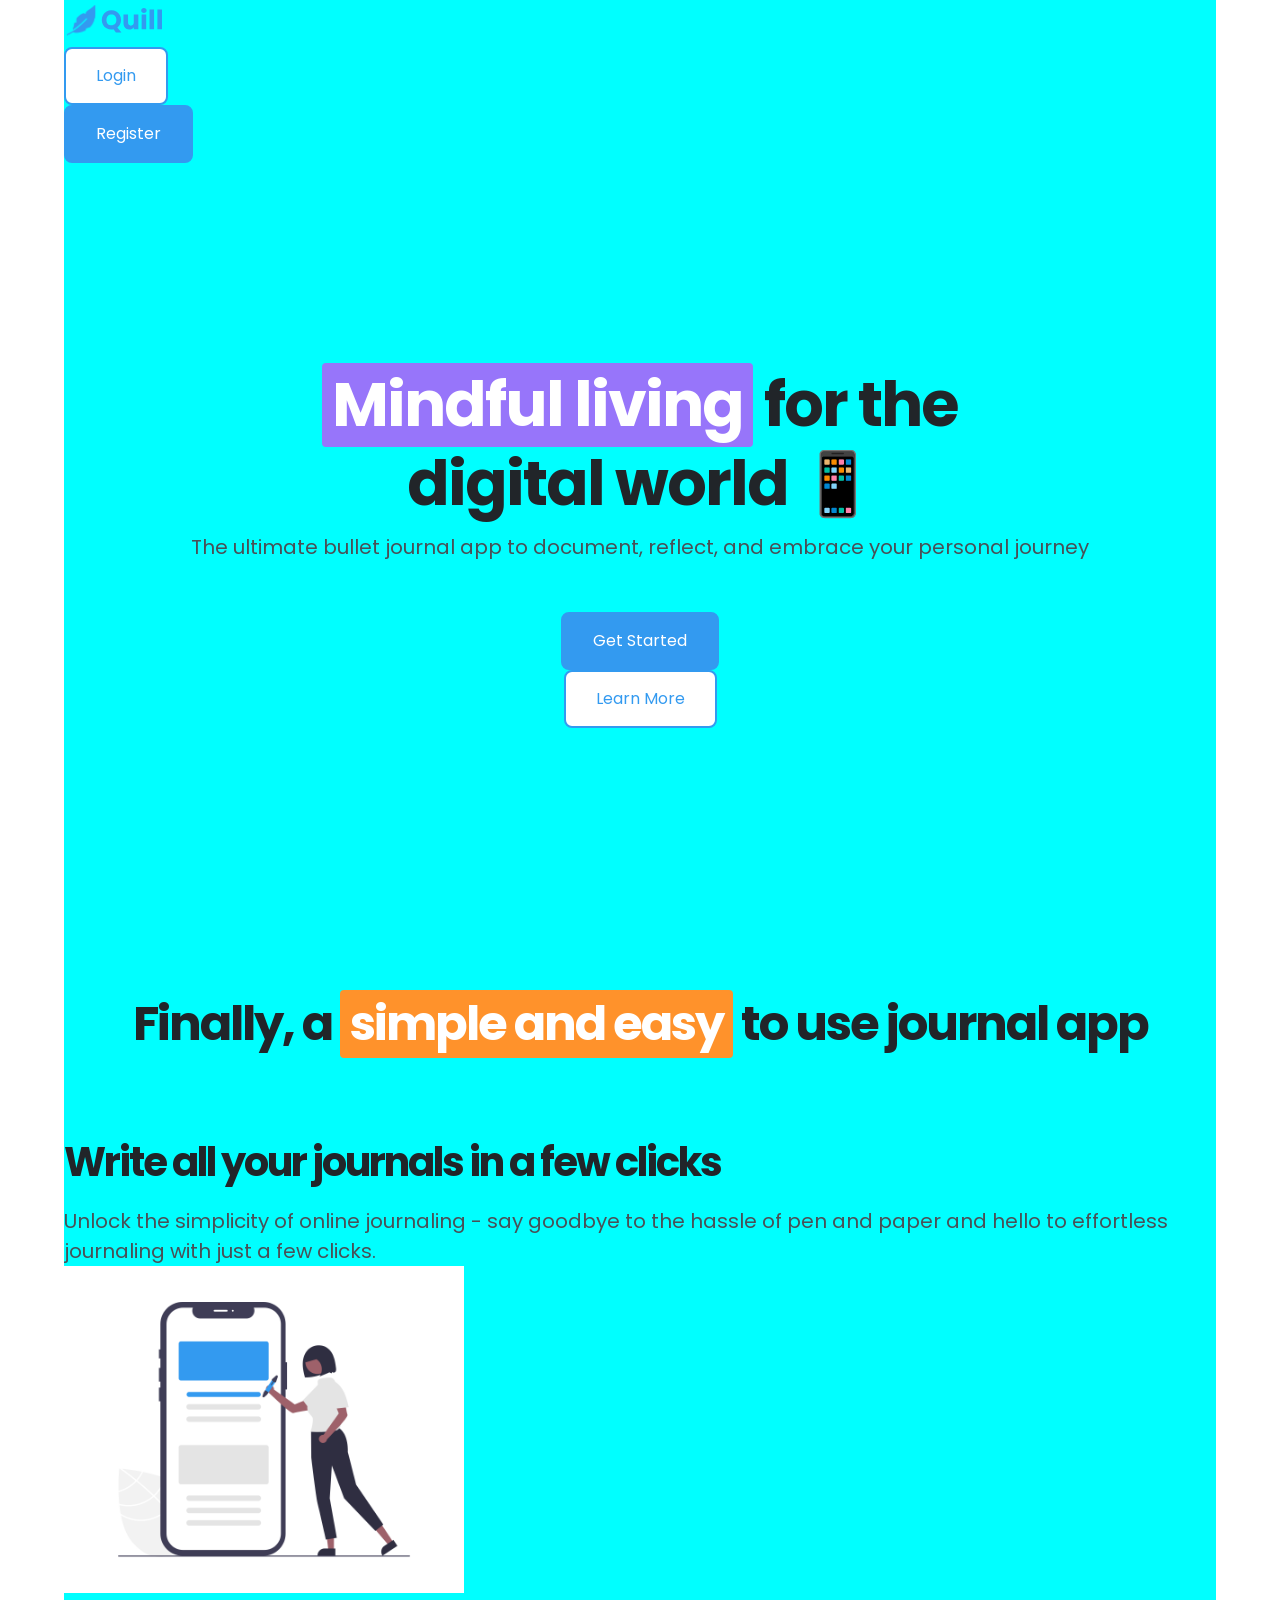
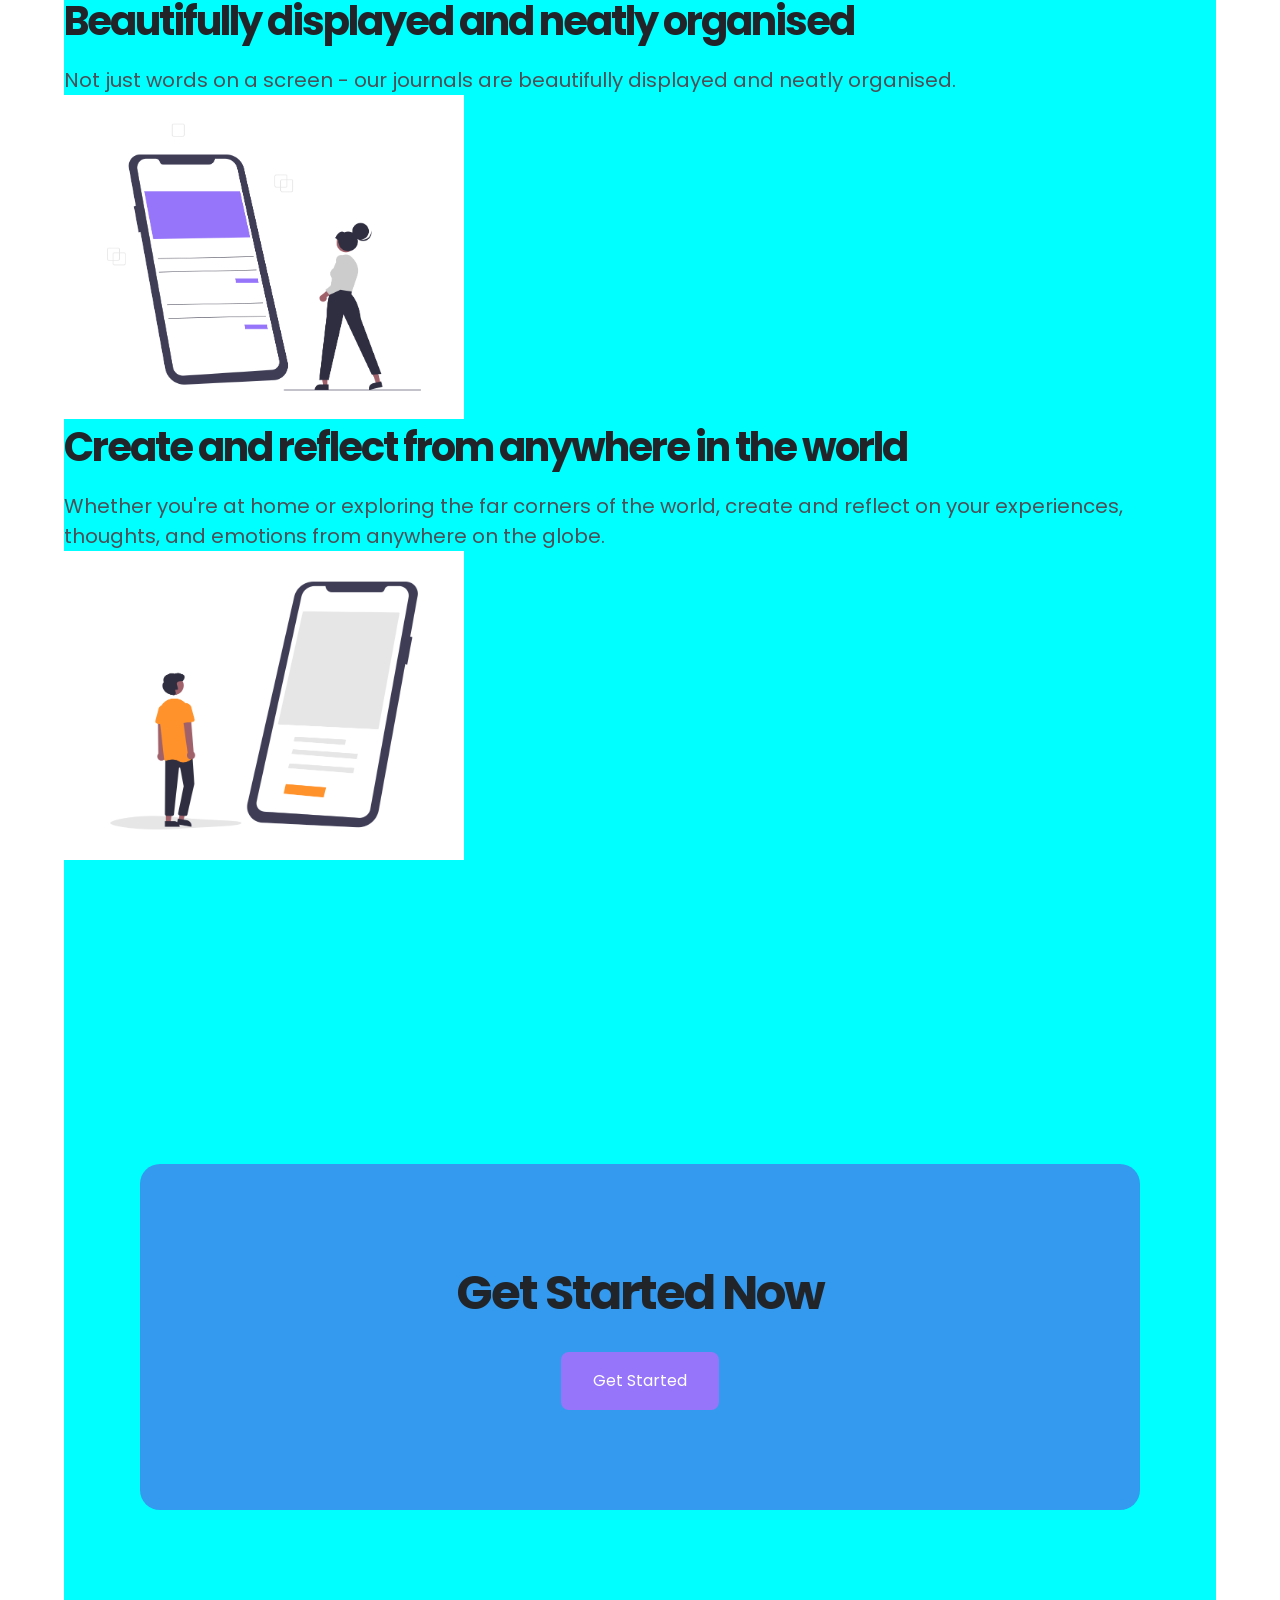
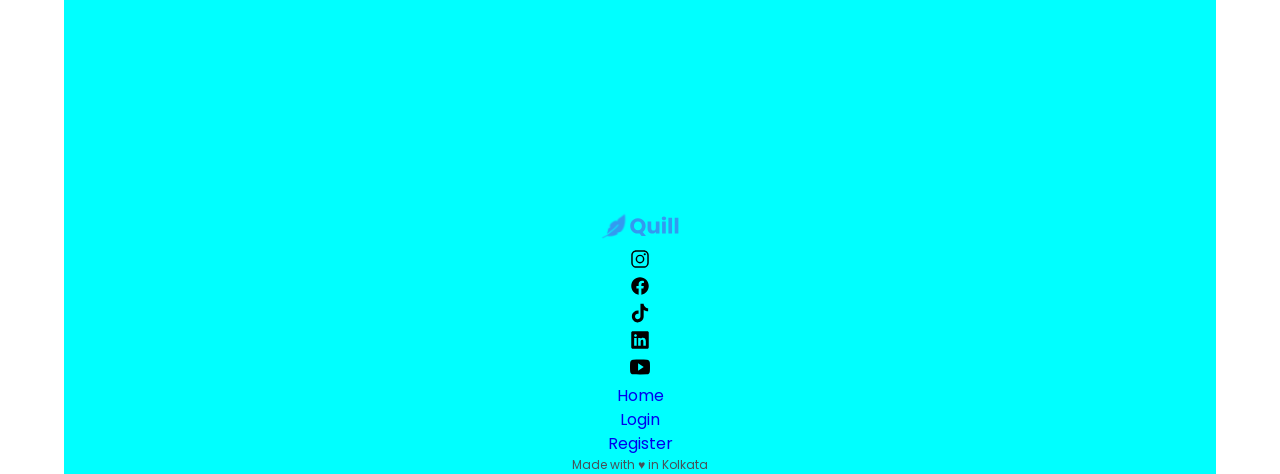
==== index.html @ 02130eb6 "we have now implemented the concept of viewheight vh and min-height, we have introduced some problem" ====
<!DOCTYPE html>
<html lang="en">
  <head>
    <meta charset="UTF-8" />
    <meta name="viewport" content="width=device-width, initial-scale=1.0" />
    <link rel="preconnect" href="https://fonts.googleapis.com" />
    <link rel="preconnect" href="https://fonts.gstatic.com" crossorigin />
    <link
      href="https://fonts.googleapis.com/css2?family=Poppins:ital,wght@0,100;0,200;0,300;0,400;0,500;0,600;0,700;0,800;0,900;1,100;1,200;1,300;1,400;1,500;1,600;1,700;1,800;1,900&display=swap"
      rel="stylesheet"
    />
    <link rel="stylesheet" href="app.css" />
    <title>Quill</title>
  </head>
  <body>
    <div class="container">
      <header class="header">
        <!-- NAVIGATION -->
        <nav class="navbar">
          <a href="index.html"
            ><img class="logo-md" src="images/quill.svg" alt="quill logo"
          /></a>
          <ul>
            <li>
              <a class="btn btn-primary-outline" href="login.html">Login</a>
            </li>
            <li>
              <a class="btn btn-primary" href="register.html">Register</a>
            </li>
          </ul>
        </nav>

        <!-- HERO SECTION -->
        <section class="hero-section">
          <h1 class="hero-heading">
            <span class="highlight highlight-secondary">Mindful living</span>
            for the <br />
            digital world 📱
          </h1>
          <p class="hero-paragraph">
            The ultimate bullet journal app to document, reflect, and embrace
            your personal journey
          </p>
          <ul>
            <li>
              <a class="btn btn-primary" href="register.html">Get Started</a>
            </li>
            <li>
              <a class="btn btn-primary-outline" href="#features">Learn More</a>
            </li>
          </ul>
        </section>
      </header>

      <main>
        <!-- FEATURES SECTION -->
        <section class="features-section">
          <h2 class="feature-main-heading" id="features">
            Finally, a
            <span class="highlight highlight-tertiary">simple and easy</span> to
            use journal app
          </h2>
          <div>
            <h3 class="feature-heading">
              Write all your journals in a few clicks
            </h3>
            <p>
              Unlock the simplicity of online journaling - say goodbye to the
              hassle of pen and paper and hello to effortless journaling with
              just a few clicks.
            </p>
            <img
              class="feature-img"
              src="images/features-1.png"
              alt="simple online journaling"
            />
          </div>
          <div>
            <h3 class="feature-heading">
              Beautifully displayed and neatly organised
            </h3>
            <p>
              Not just words on a screen - our journals are beautifully
              displayed and neatly organised.
            </p>
            <img
              class="feature-img"
              src="images/features-2.png"
              alt="beautifully displayed journals"
            />
          </div>
          <div>
            <h3 class="feature-heading">
              Create and reflect from anywhere in the world
            </h3>
            <p>
              Whether you're at home or exploring the far corners of the world,
              create and reflect on your experiences, thoughts, and emotions
              from anywhere on the globe.
            </p>
            <img
              class="feature-img"
              src="images/features-3.png"
              alt="create journals anywhere"
            />
          </div>
        </section>

        <!-- CTA SECTION -->
        <section class="cta-section">
          <div class="cta-card">
            <h2 class="cta-heading">Get Started Now</h2>
            <a class="btn btn-secondary" href="register.html">Get Started</a>
          </div>
        </section>
      </main>

      <!-- FOOTER -->
      <footer class="footer">
        <a href="index.html"
          ><img class="logo-sm" src="images/quill.svg" alt="quill logo"
        /></a>
        <ul>
          <li>
            <a href="https://www.instagram.com/"
              ><img
                class="social-icons"
                src="images/instagram.svg"
                alt="instagram logo"
            /></a>
          </li>
          <li>
            <a href="https://www.facebook.com/"
              ><img
                class="social-icons"
                src="images/facebook.svg"
                alt="facebook logo"
            /></a>
          </li>
          <li>
            <a href="https://www.tiktok.com/"
              ><img
                class="social-icons"
                src="images/tiktok.svg"
                alt="tiktok logo"
            /></a>
          </li>
          <li>
            <a href="https://www.linkedin.com/"
              ><img
                class="social-icons"
                src="images/linkedin.svg"
                alt="linkedin logo"
            /></a>
          </li>
          <li>
            <a href="https://www.youtube.com/"
              ><img
                class="social-icons"
                src="images/youtube.svg"
                alt="youtube logo"
            /></a>
          </li>
        </ul>
        <ul>
          <li><a href="index.html">Home</a></li>
          <li><a href="login.html">Login</a></li>
          <li><a href="register.html">Register</a></li>
        </ul>

        <p class="small-text">Made with ♥︎ in Kolkata</p>
      </footer>
    </div>
  </body>
</html>
---- app.css ----
/*
---------------- TYPOGRAPHY ----------------

FONT SIZES
12px / 16px / 20px / 24px / 32px / 40px

FONT WEIGHTS
400 / 700

LINE HEIGHTS
1.2 / 1.5

LETTER SPACING
0 / -2px

FONT FAMILY
Poppins


---------------- COLORS ----------------

PRIMARY
Base: #339af0 (Sky Blue)
Tint: #d0ebff (Arctic)
Shade: #1c7ed6 (Deep Sea)

SECONDARY
Base: #9775fa (Lavender)
Tint: #e5dbff (Moonlight Iris)
Shade: #7048e8 (Velvet Night)

TERTIARY
Base: #ff922b (Pumpkin)
Tint: #ffe8cc (Dawn)
Shade: #f76707 (Lava)

GRAY
Base: #495057 (Slate)
Tint: #f1f3f5 (Pebble)
Shade: #212529 (Graphite)



---------------- BORDER RADIUS ----------------
4PX / 8PX / 20PX

---------------- SPACING SYSTEM ----------------
5px / 10px / 15px / 20px / 25px / 30px / 40px / 50px / 60px / 70px / 80px / 90px / 100px / 125px / 150px / 200px / 250px / 300px / 400px / 500px /

*/

/* ______________________ GLOBAL STYLE ______________________ */
* {
    box-sizing: border-box;
    padding: 0;
    margin: 0;
}

html {
    /* The default font size of browser is 16px, we are making it 10px, but using different method, 10/16=0.625*100=62.5%*/
    font-size: 62.5%;  
}

body {
    font-family: 'Poppins', sans-serif;
    font-weight: 400;
    line-height: 1.5;
    color: #495057;
}

.container {
    max-width: 1200px;
    width: 90%;
    margin: 0 auto;
    background-color: aqua;
}

h1, h2, h3, h4, h5 {
    font-weight: 700;
    line-height: 1.2;
    letter-spacing: -2px;
    color: #212529;
}


h1 {
    font-size: 6.2rem;
}

h2 {
    font-size: 4.8rem;
}

h3 {
    font-size: 4rem;
}

h4 {
    font-size: 3.2rem;
}

h5 {
    font-size: 2.4rem;
}

p {
    font-size: 2rem;
}

a {
    font-size: 1.6rem;
    text-decoration: none;
    display: inline-block;
}

span {
    display: inline-block;
}

ul {
    list-style: none;
}

.small-text {
    font-size: 1.2rem;
}

/* ______________________ COMPONENTS ______________________ */

.btn {
    font-weight: 400;
    font-size: 1.6rem;
    text-decoration: none;
    padding: 1.5rem 3rem;
    border-radius: 8px;
}

.btn-primary:link, .btn-primary:visited {
    color: #ffffff;
    background-color: #339af0;
    border: 2px solid #339af0;
}

.btn-primary:hover, .btn-primary:active {
    color: #ffffff;
    background-color: #1c7ed6;
    border: 2px solid #1c7ed6;
}

.btn-primary-outline:link, .btn-primary-outline:visited {
    color: #339af0;
    background-color: #ffffff;
    border: 2px solid #339af0; 
} 

.btn-primary-outline:hover, .btn-primary-outline:active {
    color: #1c7ed6;
    background-color: #ffffff;
    border: 2px solid #1c7ed6;
} 

.btn-secondary:link, .btn-secondary:visited {
    color: #ffffff;
    background-color: #9775fa;
    border: 2px solid #9775fa;
}

.btn-secondary:hover, .btn-secondary:active {
    color: #ffffff;
    background-color: #7048e8;
    border: 2px solid #7048e8;
}

.highlight {
    color: #ffffff;
    padding: .5rem 1rem;
    border-radius: 4px;
}

.highlight-primary {
    background-color: #339af0;
}

.highlight-secondary {
    background-color: #9775fa;
}

.highlight-tertiary {
    background-color: #ff922b;
}

.logo-md {
    width: 100px;
}

.logo-sm {
    width: 80px;
}


/* ______________________ SECTIONS ______________________ */

/* __________ HEADER SECTION __________ */
.header {
    height: 110vh;
    min-height: 800px;
}

/* __________ NAVIGATION SECTION __________ */
.navbar {
    margin-bottom: 20rem;
}


/* __________ HERO SECTION __________ */

.hero-section {
    text-align: center;
    margin-bottom: 30rem;
}

.hero-heading {
    margin-bottom: 1rem;
}

.hero-paragraph {
    margin-bottom: 5rem;
}

/* __________ FEATURES SECTION __________ */

.features-section {
    margin-bottom: 30rem;
}

.feature-main-heading{
    text-align: center;
    margin-bottom: 8rem;
}

.feature-heading {
    margin-bottom: 2rem;
}

.feature-img {
    max-width: 400px;
    width: 100%;
}

/* __________ CTA SECTION __________ */

.cta-section {
    margin-bottom: 30rem;
}

.cta-card {
    text-align: center;
    background-color: #339af0;
    max-width: 1000px;
    padding: 10rem 20rem;
    border-radius: 20px;
    margin: 0 auto;
}

.cta-heading {
    margin-bottom: 3rem;
}

/* __________ FOOTER SECTION __________ */

.footer {
    text-align: center;
}

.social-icons {
    width: 20px;
}
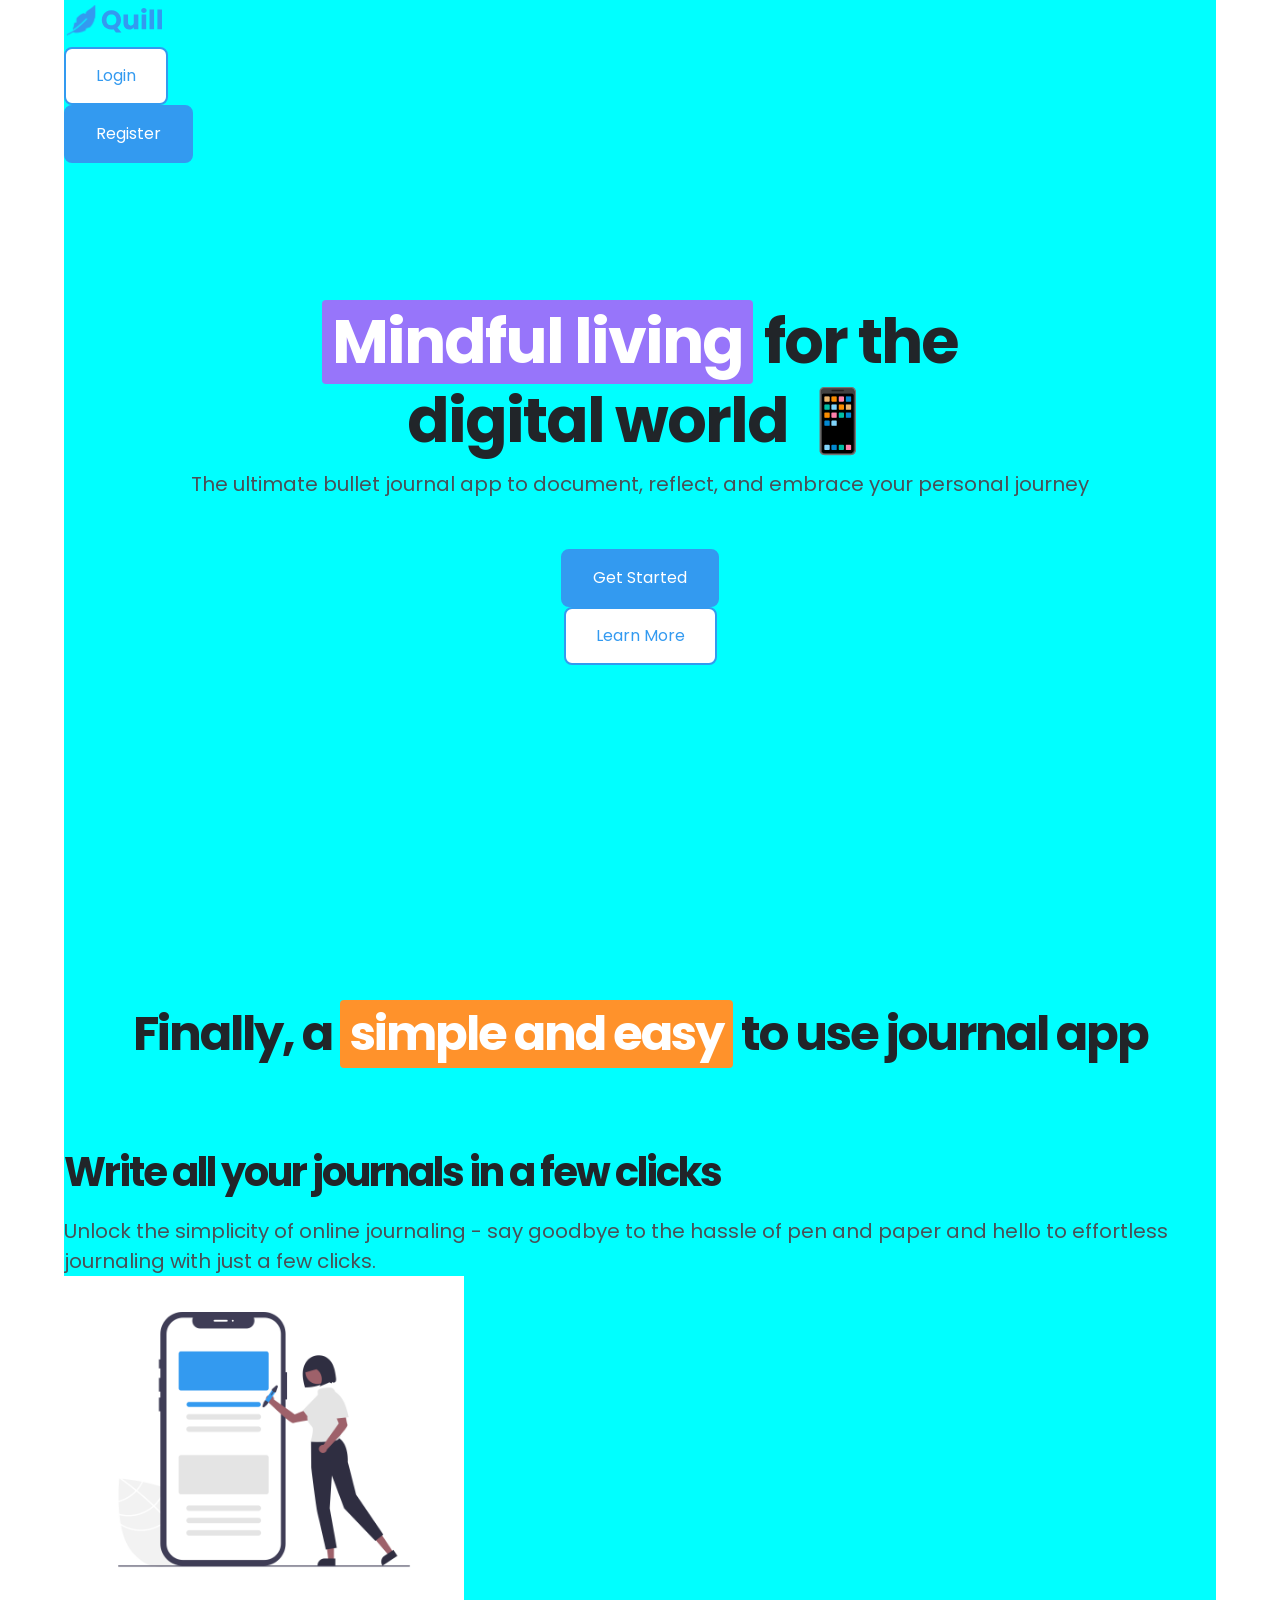
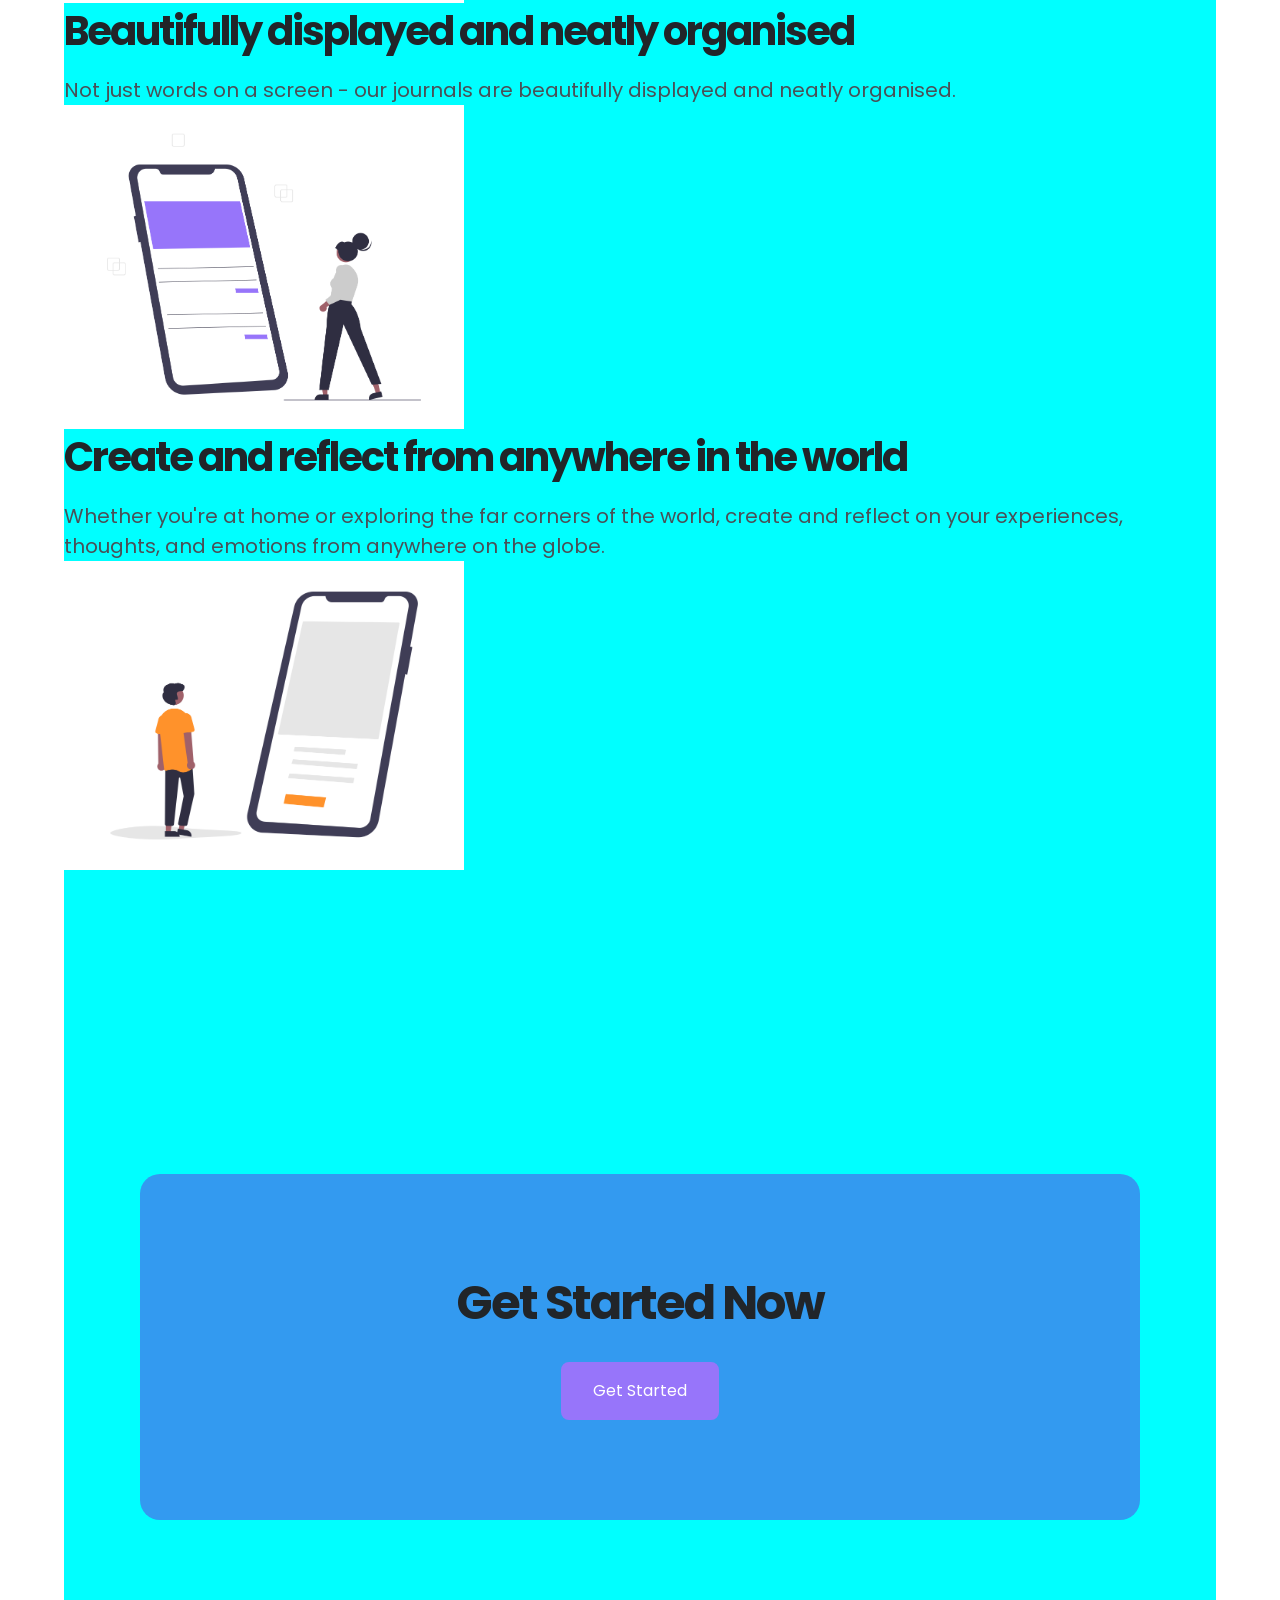
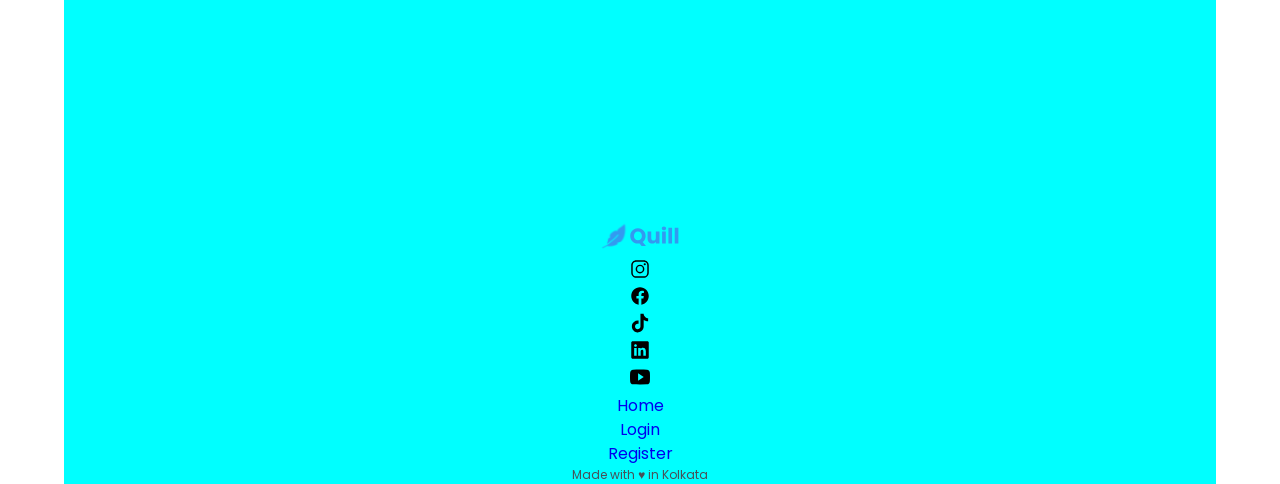
==== commit f48e9746: "we have used calc function along with var function to made some changes in margin providing height f" ====
--- a/index.html
+++ b/index.html
@@ -14,7 +14,7 @@
   </head>
   <body>
     <div class="container">
-      <header class="header">
+      <header>
         <!-- NAVIGATION -->
         <nav class="navbar">
           <a href="index.html"
--- a/app.css
+++ b/app.css
@@ -50,6 +50,54 @@
 */
 
 /* ______________________ GLOBAL STYLE ______________________ */
+:root{
+    /* FONT SIZE */
+    --text-sm: 1.2rem;
+    --text-base: 1.6rem;
+    --text-paragraph: 2rem;
+    --text-h5: 2.4rem;
+    --text-h4: 3.2rem;
+    --text-h3: 4rem;
+    --text-h2: 4.8rem;
+    --text-h1: 6.2rem;
+
+    /* FONT WEIGHT */
+    --font-weight-normal: 400;
+    --font-weight-bold: 700;
+
+    /* LINE HEIGHTS */
+    --line-height-tight: 1.2;
+    --line-height-normal: 1.5;
+
+    /* LETTER SPACING */
+    --letter-spacing-tight: -2px;
+
+    /* FONT FAMILY */
+    --font-family: 'Poppins', sans-serif;
+
+    /* COLORS */
+    --primary-base: #339af0;
+    --primary-tint: #d0ebff;
+    --primary-shade: #1c7ed6;
+    --secondary-base: #9775fa;
+    --secondary-tint: #e5dbff;
+    --secondary-shade: #7048e8;
+    --tertiary-base: #ff922b;
+    --tertiary-tint: #ffe8cc;
+    --tertiary-shade: #f76707;
+    --grey-base: #495057;
+    --grey-tint: #f1f3f5;
+    --grey-shade: #212529;
+    --white: #ffffff;
+    --black: #000000;
+
+    /* SECTION MARGIN */
+    --section-botom-margin:30rem;
+
+    /* MISCELLANEOUS */
+    --nav-height: 300px; /*Update in flexbox topic */
+}
+
 * {
     box-sizing: border-box;
     padding: 0;
@@ -62,10 +110,10 @@
 }
 
 body {
-    font-family: 'Poppins', sans-serif;
-    font-weight: 400;
-    line-height: 1.5;
-    color: #495057;
+    font-family: var(--font-family);
+    font-weight: var(--font-weight-normal);
+    line-height: var(--line-height-normal);
+    color: var(--grey-base);
 }
 
 .container {
@@ -76,39 +124,39 @@
 }
 
 h1, h2, h3, h4, h5 {
-    font-weight: 700;
-    line-height: 1.2;
-    letter-spacing: -2px;
-    color: #212529;
+    font-weight: var(--font-weight-bold);
+    line-height: var(--line-height-tight);
+    letter-spacing: var(--letter-spacing-tight);
+    color: var(--grey-shade);
 }
 
 
 h1 {
-    font-size: 6.2rem;
+    font-size: var(--text-h1);
 }
 
 h2 {
-    font-size: 4.8rem;
+    font-size: var(--text-h2);
 }
 
 h3 {
-    font-size: 4rem;
+    font-size: var(--text-h3);
 }
 
 h4 {
-    font-size: 3.2rem;
+    font-size: var(--text-h4);
 }
 
 h5 {
-    font-size: 2.4rem;
+    font-size: var(--text-h5);
 }
 
 p {
-    font-size: 2rem;
+    font-size: var(--text-paragraph);
 }
 
 a {
-    font-size: 1.6rem;
+    font-size: var(--text-base);
     text-decoration: none;
     display: inline-block;
 }
@@ -122,71 +170,71 @@
 }
 
 .small-text {
-    font-size: 1.2rem;
+    font-size: var(--text-sm);
 }
 
 /* ______________________ COMPONENTS ______________________ */
 
 .btn {
-    font-weight: 400;
-    font-size: 1.6rem;
+    font-weight: var(--font-weight-normal);
+    font-size: var(--text-base);
     text-decoration: none;
     padding: 1.5rem 3rem;
     border-radius: 8px;
 }
 
 .btn-primary:link, .btn-primary:visited {
-    color: #ffffff;
-    background-color: #339af0;
-    border: 2px solid #339af0;
+    color: var(--white);
+    background-color: var(--primary-base);
+    border: 2px solid var(--primary-base);
 }
 
 .btn-primary:hover, .btn-primary:active {
-    color: #ffffff;
-    background-color: #1c7ed6;
-    border: 2px solid #1c7ed6;
+    color: var(--white);
+    background-color: var(--primary-shade);
+    border: 2px solid var(--primary-shade);
 }
 
 .btn-primary-outline:link, .btn-primary-outline:visited {
-    color: #339af0;
-    background-color: #ffffff;
-    border: 2px solid #339af0; 
+    color: var(--primary-base);
+    background-color: var(--white);
+    border: 2px solid var(--primary-base); 
 } 
 
 .btn-primary-outline:hover, .btn-primary-outline:active {
-    color: #1c7ed6;
-    background-color: #ffffff;
-    border: 2px solid #1c7ed6;
+    color: var(--primary-shade);
+    background-color: var(--white);
+    border: 2px solid var(--primary-shade);
 } 
 
 .btn-secondary:link, .btn-secondary:visited {
-    color: #ffffff;
-    background-color: #9775fa;
-    border: 2px solid #9775fa;
+    color: var(--white);
+    background-color: var(--secondary-base);
+    border: 2px solid var(--secondary-base);
 }
 
 .btn-secondary:hover, .btn-secondary:active {
-    color: #ffffff;
-    background-color: #7048e8;
-    border: 2px solid #7048e8;
+    color: var(--white);
+    background-color: var(--secondary-shade);
+    border: 2px solid var(--secondary-shade);
 }
 
 .highlight {
-    color: #ffffff;
+    color: var(--white);
     padding: .5rem 1rem;
     border-radius: 4px;
 }
 
 .highlight-primary {
-    background-color: #339af0;
+    background-color: var(--primary-base);
 }
 
 .highlight-secondary {
-    background-color: #9775fa;
+    background-color: var(--secondary-base);
 }
 
 .highlight-tertiary {
-    background-color: #ff922b;
+    background-color: var(--tertiary-base);
 }
 
 .logo-md {
@@ -200,23 +248,19 @@
 
 /* ______________________ SECTIONS ______________________ */
 
-/* __________ HEADER SECTION __________ */
-.header {
-    height: 110vh;
-    min-height: 800px;
-}
-
 /* __________ NAVIGATION SECTION __________ */
 .navbar {
-    margin-bottom: 20rem;
+    height: var(--nav-height);
 }
 
 
 /* __________ HERO SECTION __________ */
 
 .hero-section {
+    height: calc(100vh - var(--nav-height));
+    min-height: 400px;
     text-align: center;
-    margin-bottom: 30rem;
+    margin-bottom: 10rem;
 }
 
 .hero-heading {
@@ -230,7 +274,7 @@
 /* __________ FEATURES SECTION __________ */
 
 .features-section {
-    margin-bottom: 30rem;
+    margin-bottom: var(--section-botom-margin);
 }
 
 .feature-main-heading{
@@ -250,12 +294,12 @@
 /* __________ CTA SECTION __________ */
 
 .cta-section {
-    margin-bottom: 30rem;
+    margin-bottom: var(--section-botom-margin);
 }
 
 .cta-card {
     text-align: center;
-    background-color: #339af0;
+    background-color: var(--primary-base);
     max-width: 1000px;
     padding: 10rem 20rem;
     border-radius: 20px;
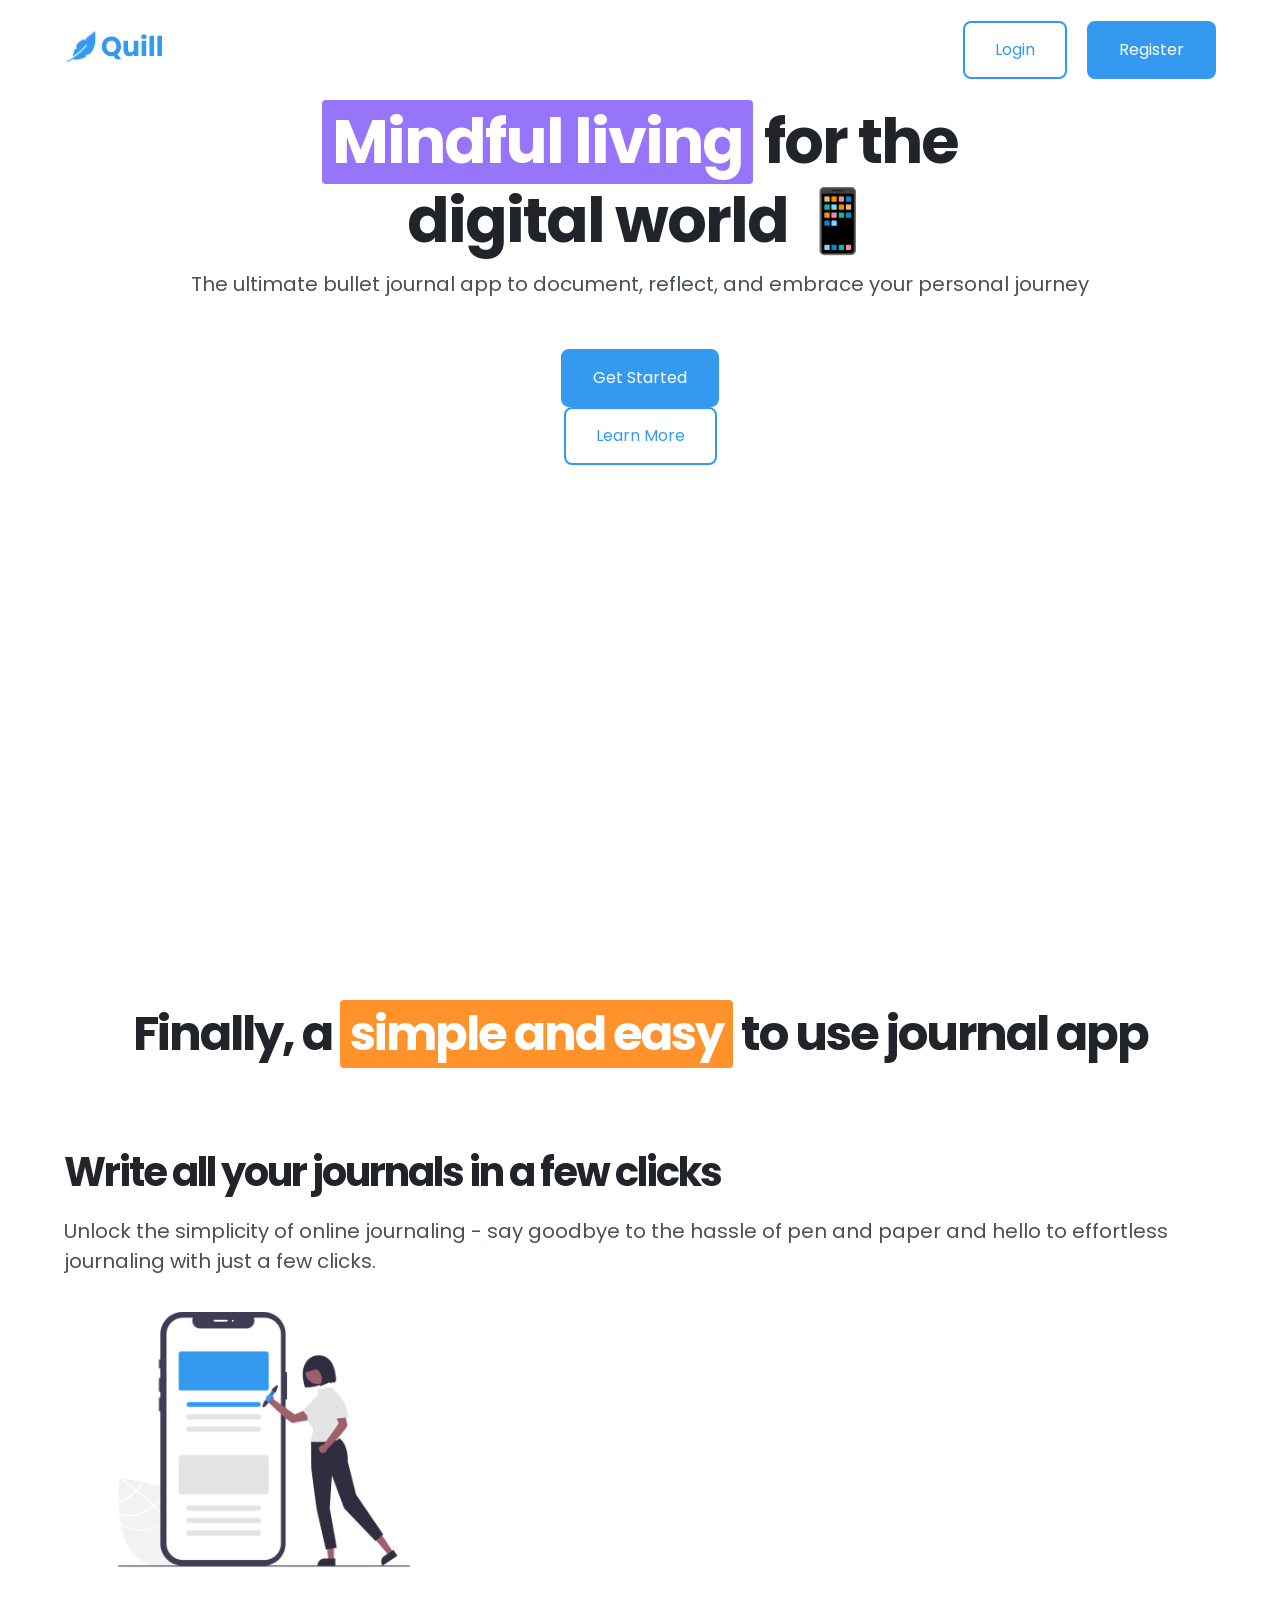
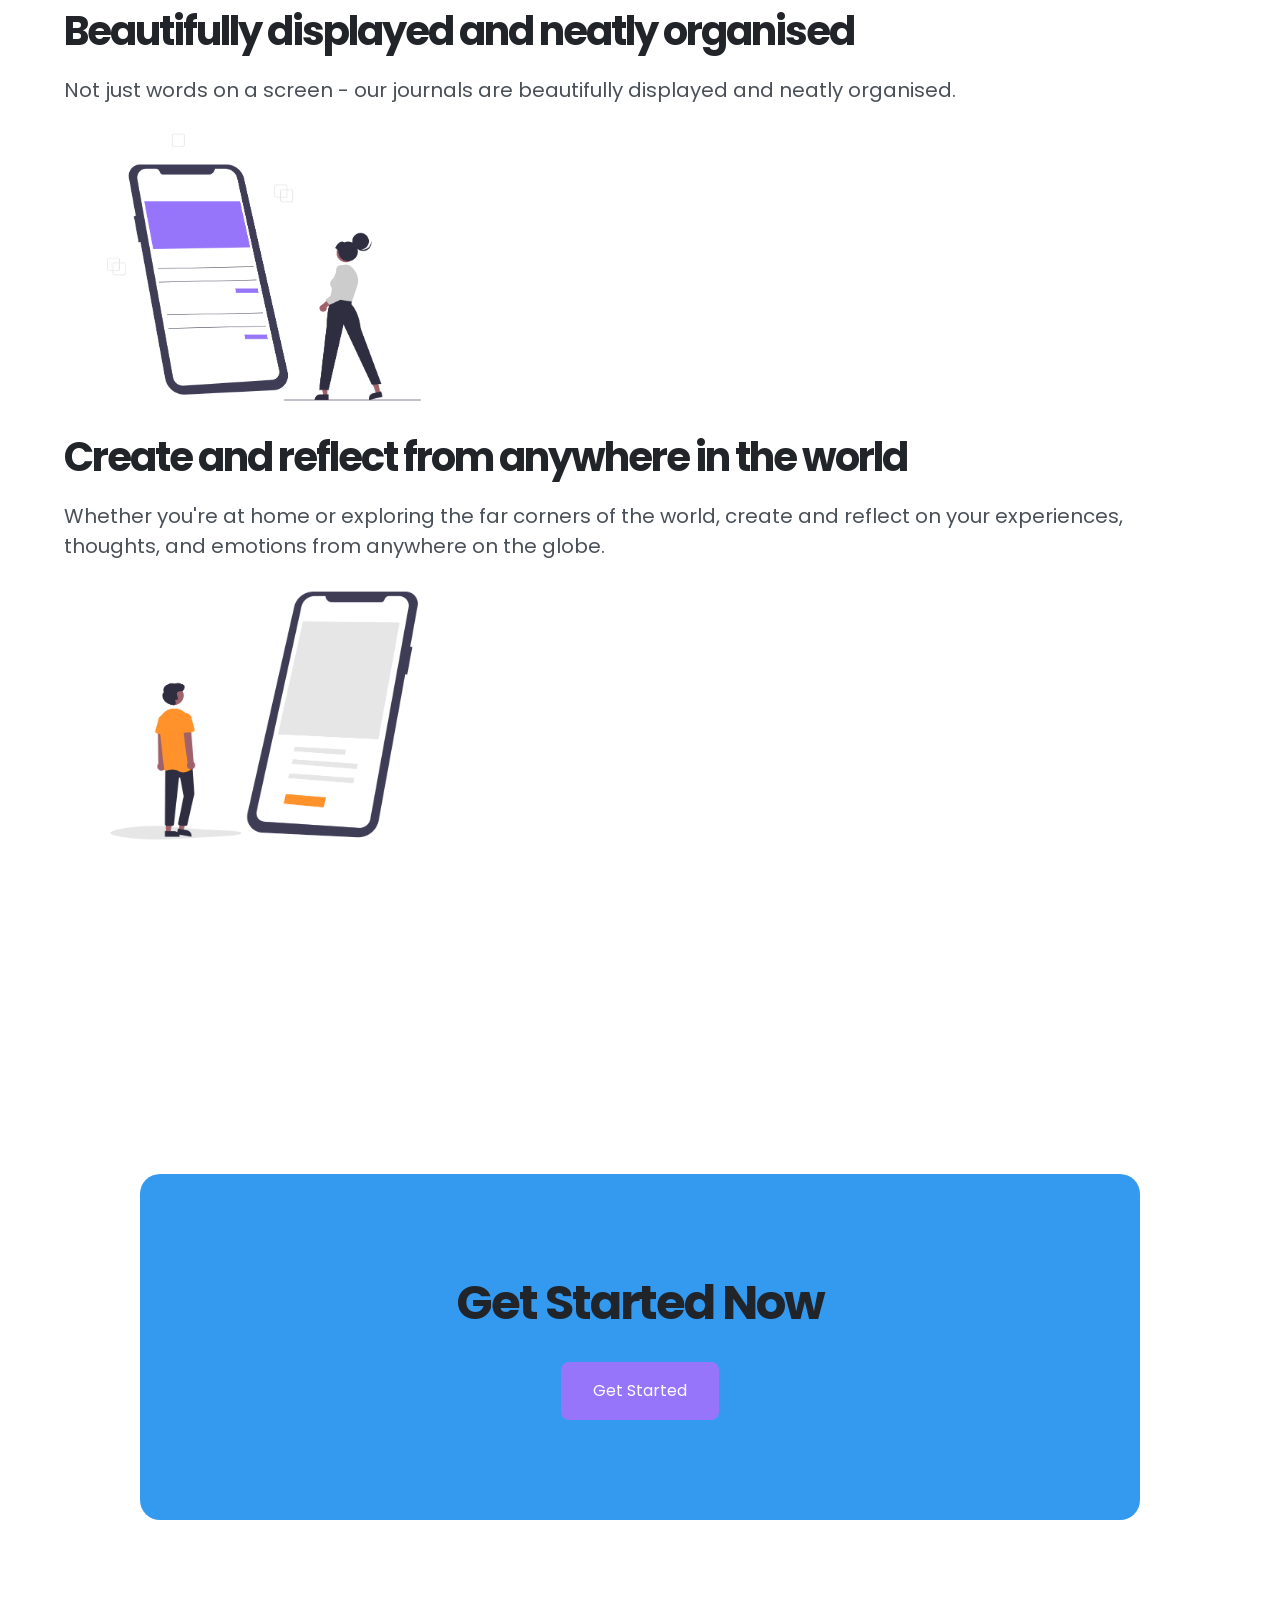
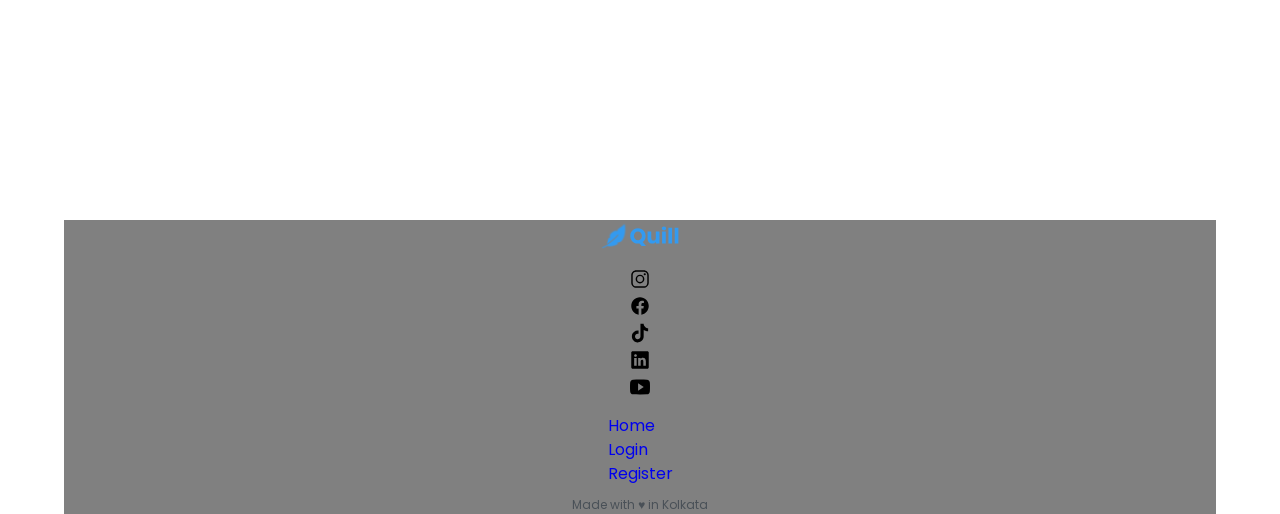
==== commit d060b39f: "we have solve the login, register anchor tag by applying display flex and gap property" ====
--- a/index.html
+++ b/index.html
@@ -20,7 +20,7 @@
           <a href="index.html"
             ><img class="logo-md" src="images/quill.svg" alt="quill logo"
           /></a>
-          <ul>
+          <ul class="nav-btn-container">
             <li>
               <a class="btn btn-primary-outline" href="login.html">Login</a>
             </li>
--- a/app.css
+++ b/app.css
@@ -95,7 +95,7 @@
     --section-botom-margin:30rem;
 
     /* MISCELLANEOUS */
-    --nav-height: 300px; /*Update in flexbox topic */
+    --nav-height: 100px; /*Update in flexbox topic */
 }
 
 * {
@@ -120,7 +120,6 @@
     max-width: 1200px;
     width: 90%;
     margin: 0 auto;
-    background-color: aqua;
 }
 
 h1, h2, h3, h4, h5 {
@@ -251,6 +250,15 @@
 /* __________ NAVIGATION SECTION __________ */
 .navbar {
     height: var(--nav-height);
+    display: flex;
+    flex-direction: row; /* default value */
+    justify-content: space-between;
+    align-items: center;
+}
+
+.nav-btn-container {
+    display: flex;
+    gap: 2rem;
 }
 
 
@@ -313,7 +321,11 @@
 /* __________ FOOTER SECTION __________ */
 
 .footer {
-    text-align: center;
+    background-color: grey;
+    display: flex;
+    flex-direction: column;
+    align-items: center;
+    gap: 1rem;
 }
 
 .social-icons {
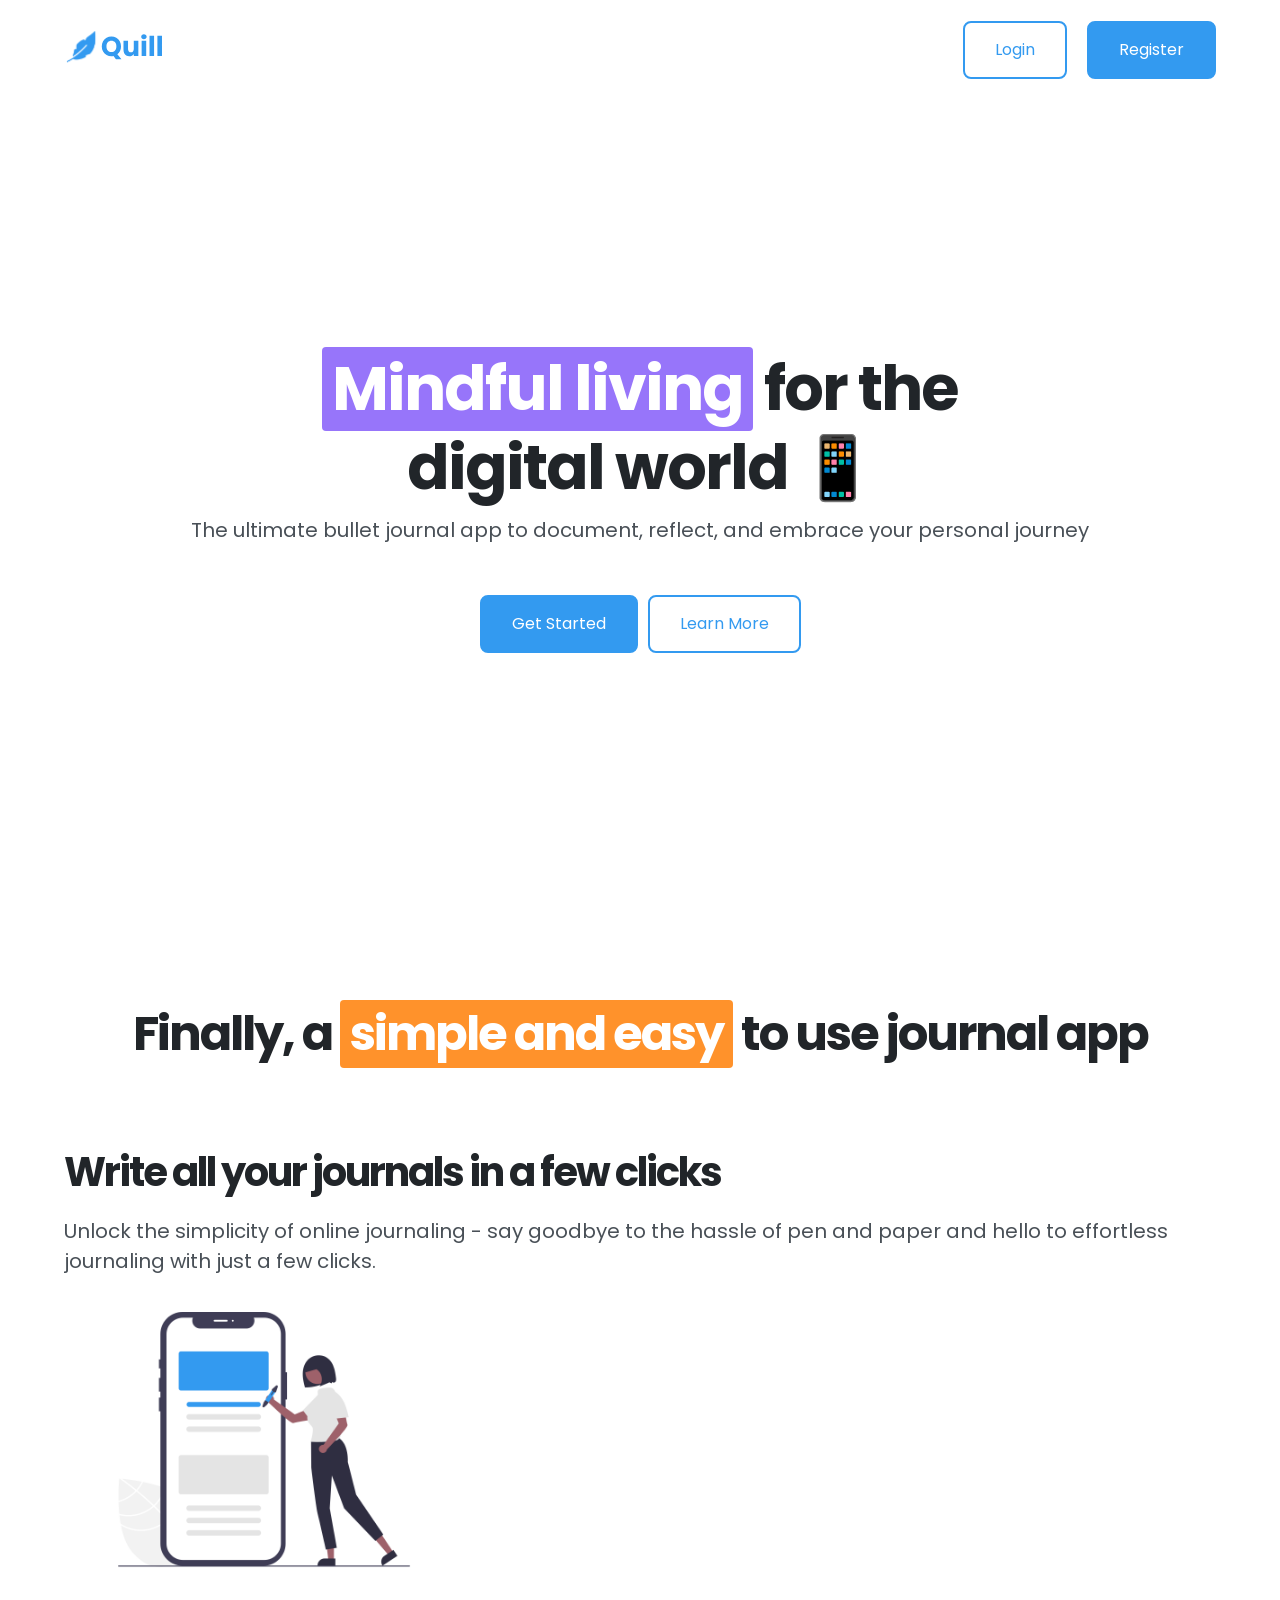
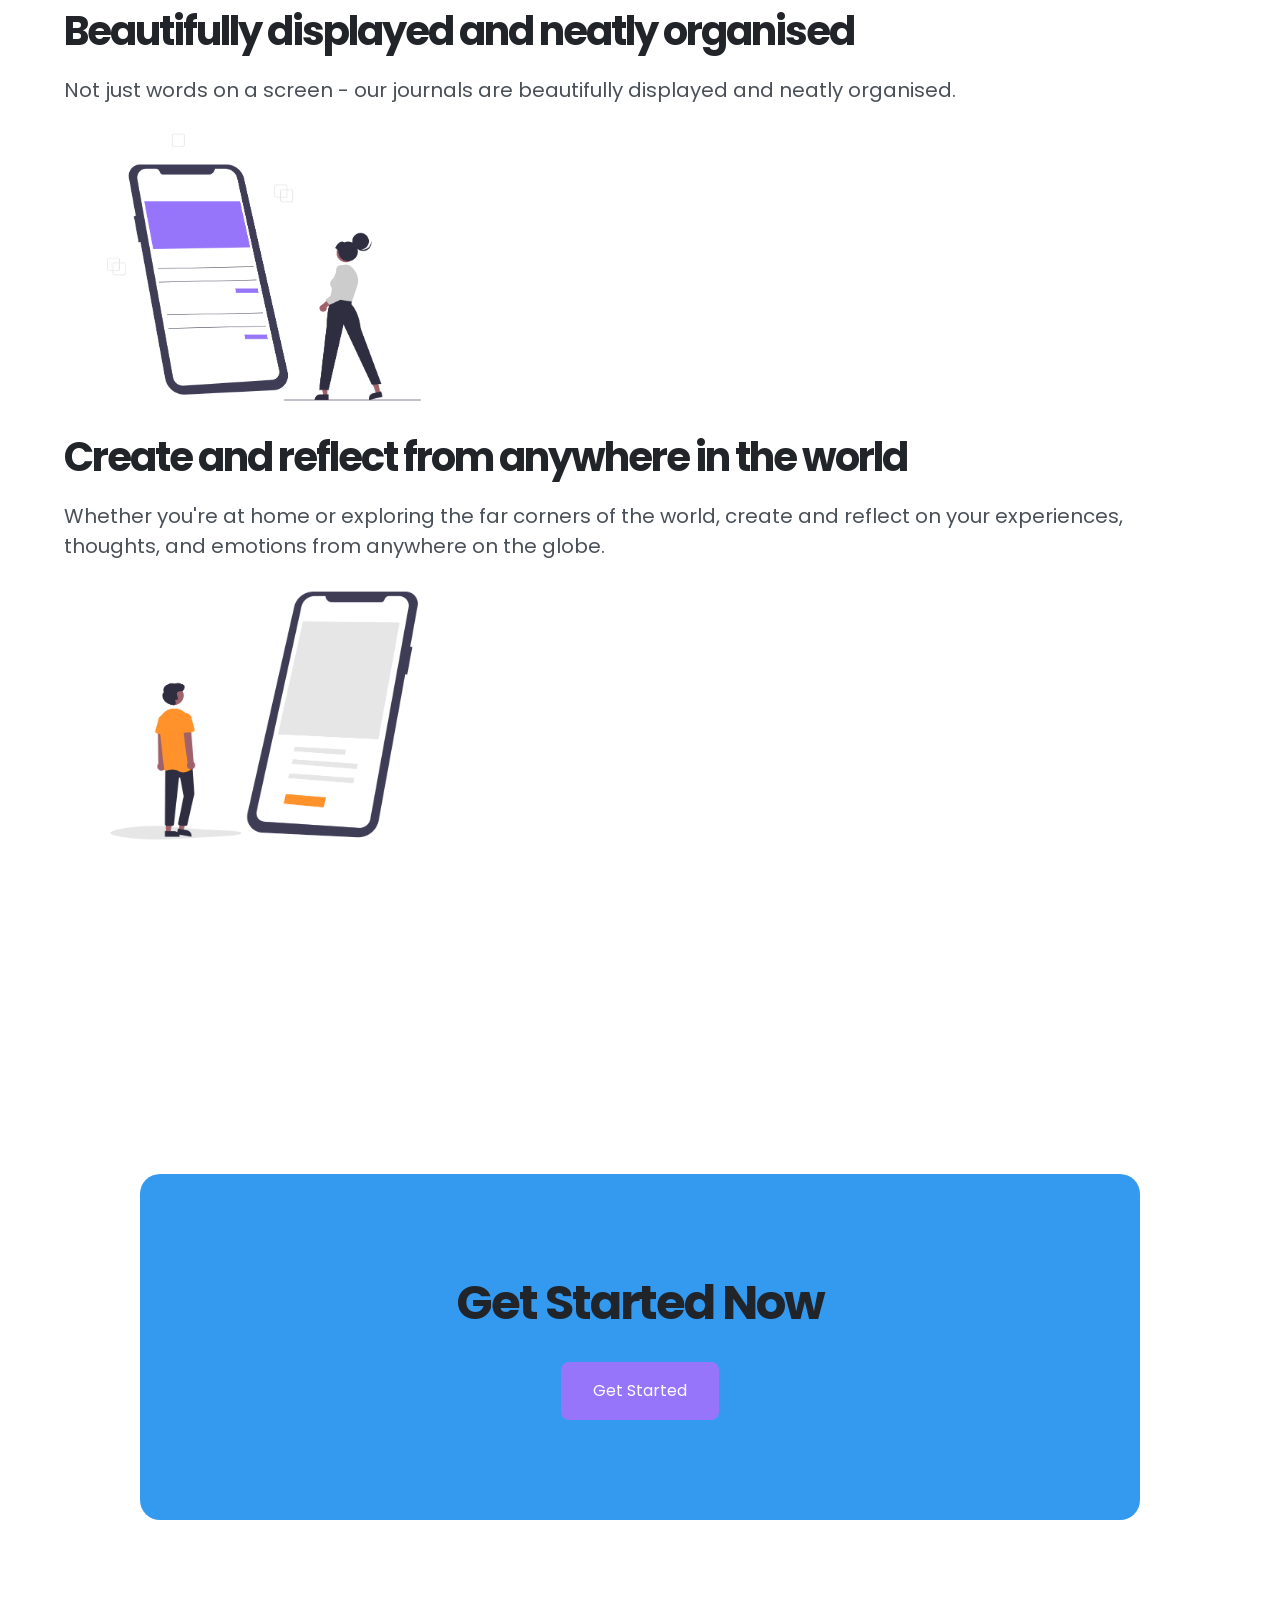
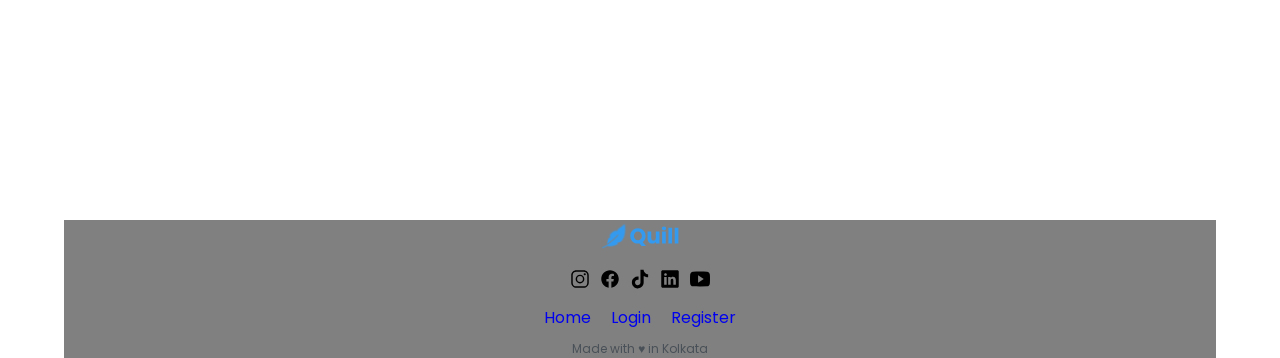
==== commit 6e3dcdb1: "We have learned how to use display flex to make our normal container whether it is a semantic contai" ====
--- a/index.html
+++ b/index.html
@@ -41,7 +41,7 @@
             The ultimate bullet journal app to document, reflect, and embrace
             your personal journey
           </p>
-          <ul>
+          <ul class="hero-btn-container">
             <li>
               <a class="btn btn-primary" href="register.html">Get Started</a>
             </li>
@@ -120,7 +120,7 @@
         <a href="index.html"
           ><img class="logo-sm" src="images/quill.svg" alt="quill logo"
         /></a>
-        <ul>
+        <ul class="social-icons-container">
           <li>
             <a href="https://www.instagram.com/"
               ><img
@@ -162,7 +162,7 @@
             /></a>
           </li>
         </ul>
-        <ul>
+        <ul class="footer-links-container">
           <li><a href="index.html">Home</a></li>
           <li><a href="login.html">Login</a></li>
           <li><a href="register.html">Register</a></li>
--- a/app.css
+++ b/app.css
@@ -267,16 +267,25 @@
 .hero-section {
     height: calc(100vh - var(--nav-height));
     min-height: 400px;
-    text-align: center;
     margin-bottom: 10rem;
+    display: flex;
+    flex-direction: column;
+    justify-content: center;
+    align-items: center;
 }
 
 .hero-heading {
     margin-bottom: 1rem;
+    text-align: center;
 }
 
 .hero-paragraph {
     margin-bottom: 5rem;
+}
+
+.hero-btn-container {
+    display: flex;
+    gap: 1rem;
 }
 
 /* __________ FEATURES SECTION __________ */
@@ -303,15 +312,17 @@
 
 .cta-section {
     margin-bottom: var(--section-botom-margin);
+    display: flex;
+    justify-content: center;
 }
 
 .cta-card {
     text-align: center;
     background-color: var(--primary-base);
     max-width: 1000px;
+    width: 100%;
     padding: 10rem 20rem;
     border-radius: 20px;
-    margin: 0 auto;
 }
 
 .cta-heading {
@@ -328,6 +339,15 @@
     gap: 1rem;
 }
 
+.social-icons-container {
+    display: flex;
+    gap: 1rem;
+}
+
+.footer-links-container {
+    display: flex;
+    gap: 2rem;
+}
 .social-icons {
     width: 20px;
 }
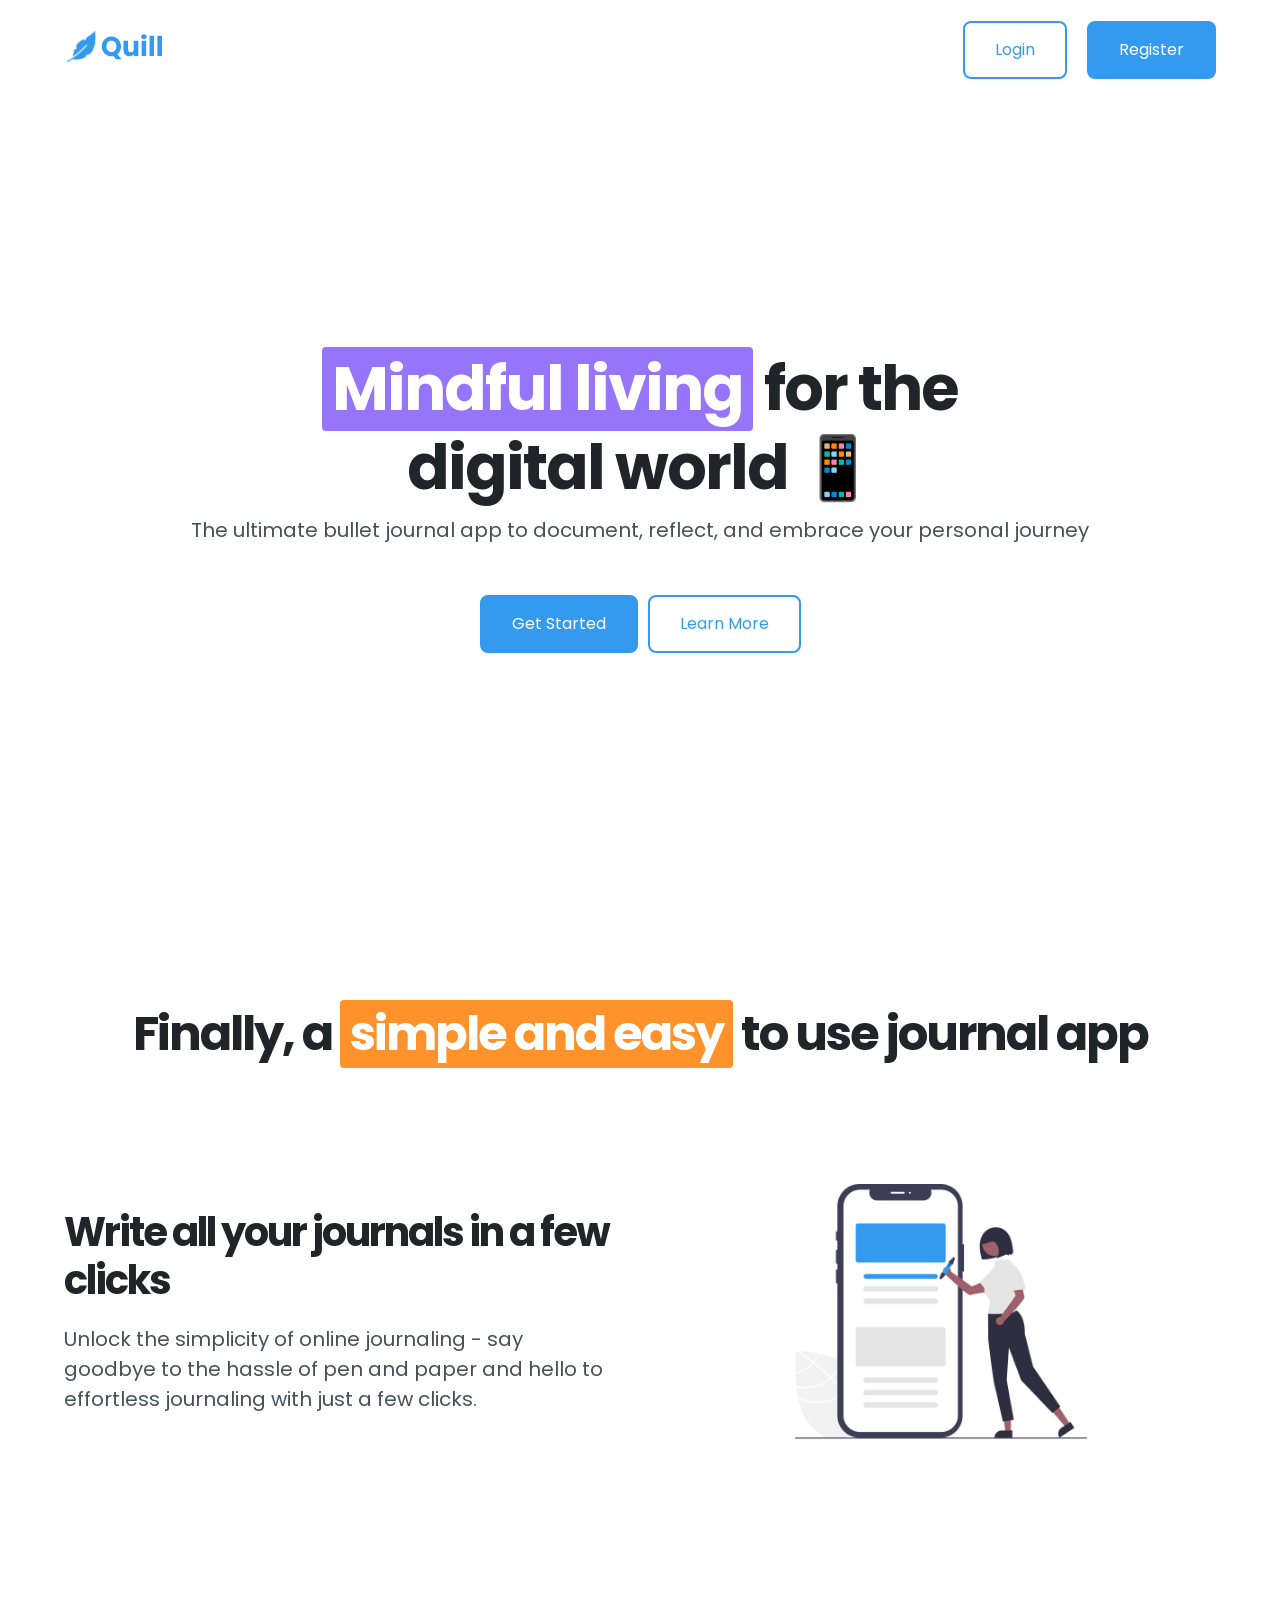
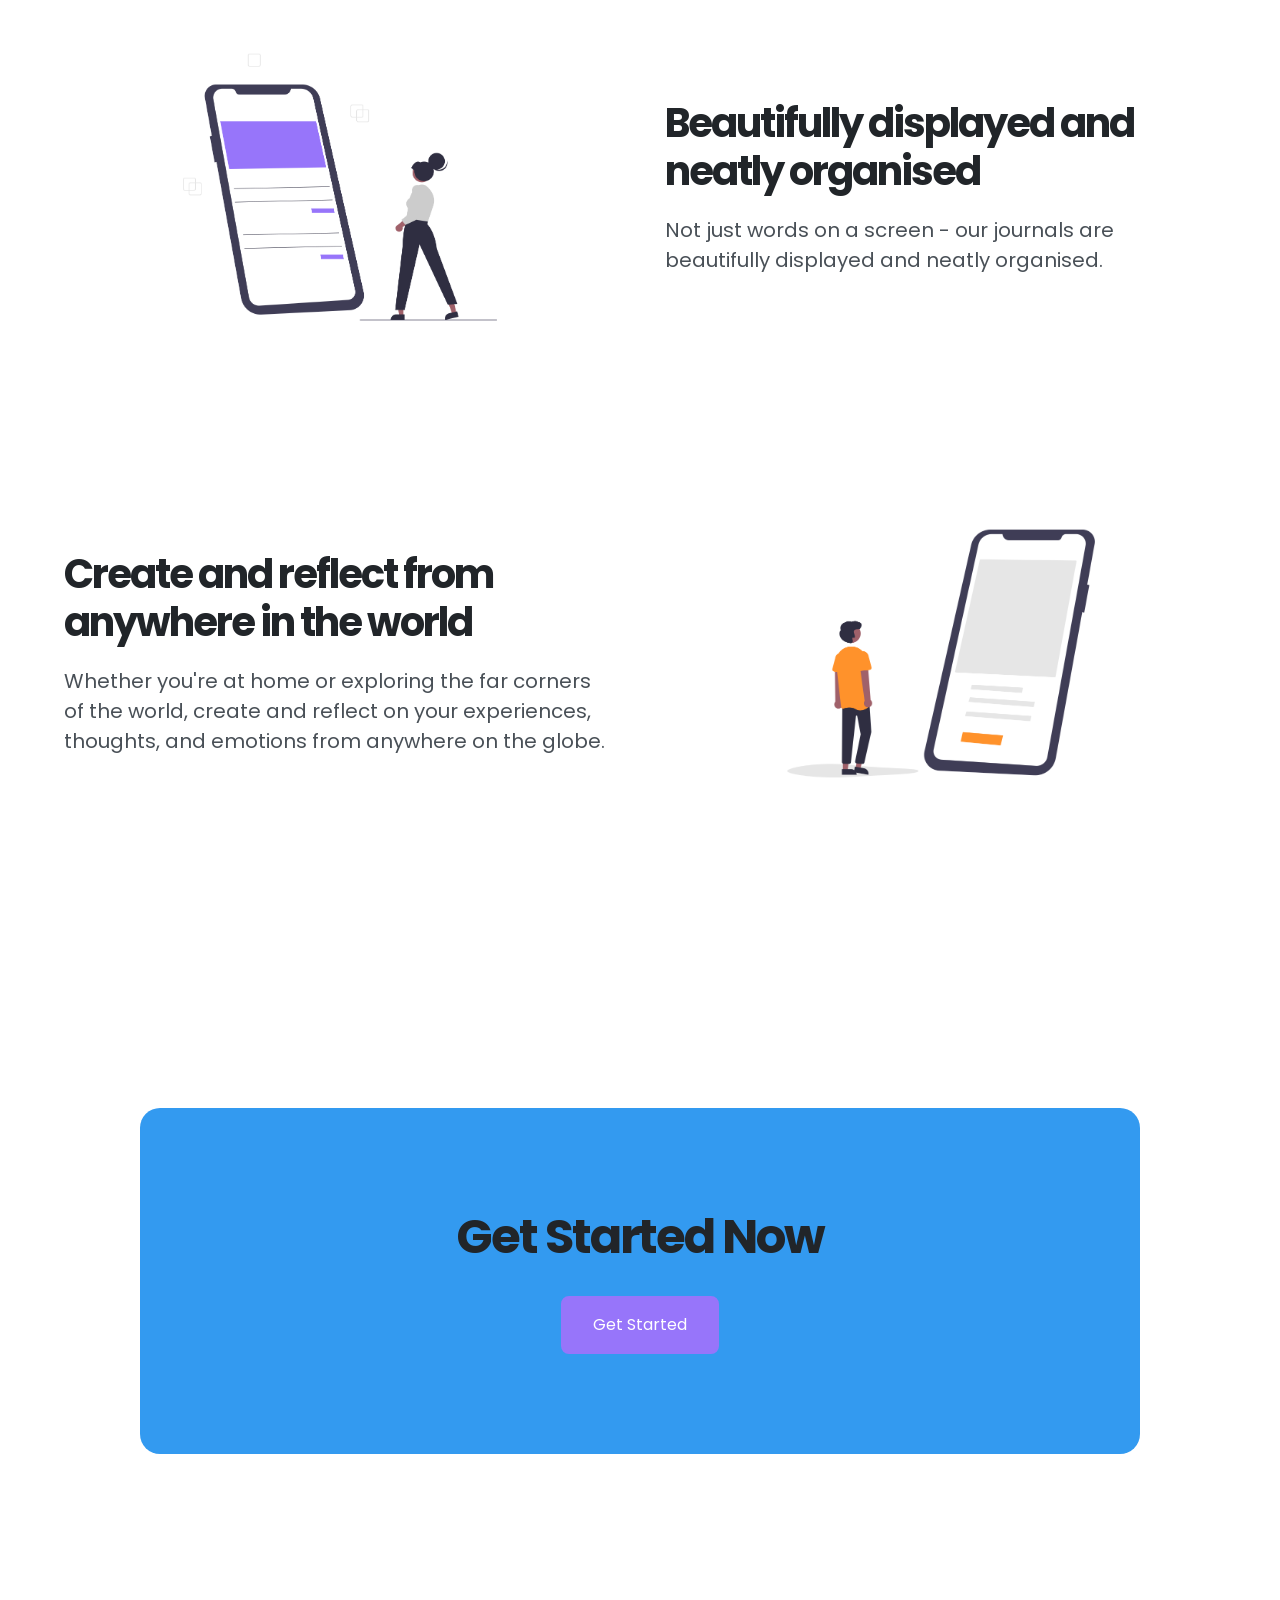
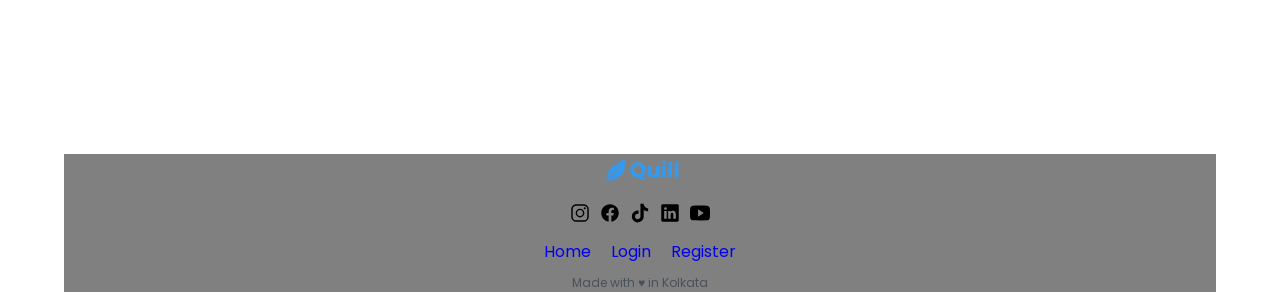
==== commit d17eef45: "we have fixed the placement of the image to the correct place in the feature section using grid-row," ====
--- a/index.html
+++ b/index.html
@@ -1,4 +1,4 @@
-<!DOCTYPE html>
+<!doctype html>
 <html lang="en">
   <head>
     <meta charset="UTF-8" />
@@ -60,44 +60,46 @@
             <span class="highlight highlight-tertiary">simple and easy</span> to
             use journal app
           </h2>
-          <div>
-            <h3 class="feature-heading">
-              Write all your journals in a few clicks
-            </h3>
-            <p>
-              Unlock the simplicity of online journaling - say goodbye to the
-              hassle of pen and paper and hello to effortless journaling with
-              just a few clicks.
-            </p>
+          <div class="features-grid-container">
+            <div>
+              <h3 class="feature-heading">
+                Write all your journals in a few clicks
+              </h3>
+              <p>
+                Unlock the simplicity of online journaling - say goodbye to the
+                hassle of pen and paper and hello to effortless journaling with
+                just a few clicks.
+              </p>
+            </div>
             <img
               class="feature-img"
               src="images/features-1.png"
               alt="simple online journaling"
             />
-          </div>
-          <div>
-            <h3 class="feature-heading">
-              Beautifully displayed and neatly organised
-            </h3>
-            <p>
-              Not just words on a screen - our journals are beautifully
-              displayed and neatly organised.
-            </p>
+            <div>
+              <h3 class="feature-heading">
+                Beautifully displayed and neatly organised
+              </h3>
+              <p>
+                Not just words on a screen - our journals are beautifully
+                displayed and neatly organised.
+              </p>
+            </div>
             <img
-              class="feature-img"
+              class="feature-img feature-img-swap-order"
               src="images/features-2.png"
               alt="beautifully displayed journals"
             />
-          </div>
-          <div>
-            <h3 class="feature-heading">
-              Create and reflect from anywhere in the world
-            </h3>
-            <p>
-              Whether you're at home or exploring the far corners of the world,
-              create and reflect on your experiences, thoughts, and emotions
-              from anywhere on the globe.
-            </p>
+            <div>
+              <h3 class="feature-heading">
+                Create and reflect from anywhere in the world
+              </h3>
+              <p>
+                Whether you're at home or exploring the far corners of the
+                world, create and reflect on your experiences, thoughts, and
+                emotions from anywhere on the globe.
+              </p>
+            </div>
             <img
               class="feature-img"
               src="images/features-3.png"
--- a/app.css
+++ b/app.css
@@ -50,305 +50,328 @@
 */
 
 /* ______________________ GLOBAL STYLE ______________________ */
-:root{
-    /* FONT SIZE */
-    --text-sm: 1.2rem;
-    --text-base: 1.6rem;
-    --text-paragraph: 2rem;
-    --text-h5: 2.4rem;
-    --text-h4: 3.2rem;
-    --text-h3: 4rem;
-    --text-h2: 4.8rem;
-    --text-h1: 6.2rem;
-
-    /* FONT WEIGHT */
-    --font-weight-normal: 400;
-    --font-weight-bold: 700;
-
-    /* LINE HEIGHTS */
-    --line-height-tight: 1.2;
-    --line-height-normal: 1.5;
-
-    /* LETTER SPACING */
-    --letter-spacing-tight: -2px;
-
-    /* FONT FAMILY */
-    --font-family: 'Poppins', sans-serif;
-
-    /* COLORS */
-    --primary-base: #339af0;
-    --primary-tint: #d0ebff;
-    --primary-shade: #1c7ed6;
-    --secondary-base: #9775fa;
-    --secondary-tint: #e5dbff;
-    --secondary-shade: #7048e8;
-    --tertiary-base: #ff922b;
-    --tertiary-tint: #ffe8cc;
-    --tertiary-shade: #f76707;
-    --grey-base: #495057;
-    --grey-tint: #f1f3f5;
-    --grey-shade: #212529;
-    --white: #ffffff;
-    --black: #000000;
-
-    /* SECTION MARGIN */
-    --section-botom-margin:30rem;
-
-    /* MISCELLANEOUS */
-    --nav-height: 100px; /*Update in flexbox topic */
+:root {
+  /* FONT SIZE */
+  --text-sm: 1.2rem;
+  --text-base: 1.6rem;
+  --text-paragraph: 2rem;
+  --text-h5: 2.4rem;
+  --text-h4: 3.2rem;
+  --text-h3: 4rem;
+  --text-h2: 4.8rem;
+  --text-h1: 6.2rem;
+
+  /* FONT WEIGHT */
+  --font-weight-normal: 400;
+  --font-weight-bold: 700;
+
+  /* LINE HEIGHTS */
+  --line-height-tight: 1.2;
+  --line-height-normal: 1.5;
+
+  /* LETTER SPACING */
+  --letter-spacing-tight: -2px;
+
+  /* FONT FAMILY */
+  --font-family: "Poppins", sans-serif;
+
+  /* COLORS */
+  --primary-base: #339af0;
+  --primary-tint: #d0ebff;
+  --primary-shade: #1c7ed6;
+  --secondary-base: #9775fa;
+  --secondary-tint: #e5dbff;
+  --secondary-shade: #7048e8;
+  --tertiary-base: #ff922b;
+  --tertiary-tint: #ffe8cc;
+  --tertiary-shade: #f76707;
+  --grey-base: #495057;
+  --grey-tint: #f1f3f5;
+  --grey-shade: #212529;
+  --white: #ffffff;
+  --black: #000000;
+
+  /* SECTION MARGIN */
+  --section-botom-margin: 30rem;
+
+  /* MISCELLANEOUS */
+  --nav-height: 100px; /*Update in flexbox topic */
 }
 
 * {
-    box-sizing: border-box;
-    padding: 0;
-    margin: 0;
+  box-sizing: border-box;
+  padding: 0;
+  margin: 0;
 }
 
 html {
-    /* The default font size of browser is 16px, we are making it 10px, but using different method, 10/16=0.625*100=62.5%*/
-    font-size: 62.5%;  
+  /* The default font size of browser is 16px, we are making it 10px, but using different method, 10/16=0.625*100=62.5%*/
+  font-size: 62.5%;
 }
 
 body {
-    font-family: var(--font-family);
-    font-weight: var(--font-weight-normal);
-    line-height: var(--line-height-normal);
-    color: var(--grey-base);
+  font-family: var(--font-family);
+  font-weight: var(--font-weight-normal);
+  line-height: var(--line-height-normal);
+  color: var(--grey-base);
 }
 
 .container {
-    max-width: 1200px;
-    width: 90%;
-    margin: 0 auto;
-}
-
-h1, h2, h3, h4, h5 {
-    font-weight: var(--font-weight-bold);
-    line-height: var(--line-height-tight);
-    letter-spacing: var(--letter-spacing-tight);
-    color: var(--grey-shade);
-}
-
+  max-width: 1200px;
+  width: 90%;
+  margin: 0 auto;
+}
+
+h1,
+h2,
+h3,
+h4,
+h5 {
+  font-weight: var(--font-weight-bold);
+  line-height: var(--line-height-tight);
+  letter-spacing: var(--letter-spacing-tight);
+  color: var(--grey-shade);
+}
 
 h1 {
-    font-size: var(--text-h1);
+  font-size: var(--text-h1);
 }
 
 h2 {
-    font-size: var(--text-h2);
+  font-size: var(--text-h2);
 }
 
 h3 {
-    font-size: var(--text-h3);
+  font-size: var(--text-h3);
 }
 
 h4 {
-    font-size: var(--text-h4);
+  font-size: var(--text-h4);
 }
 
 h5 {
-    font-size: var(--text-h5);
+  font-size: var(--text-h5);
 }
 
 p {
-    font-size: var(--text-paragraph);
+  font-size: var(--text-paragraph);
 }
 
 a {
-    font-size: var(--text-base);
-    text-decoration: none;
-    display: inline-block;
+  font-size: var(--text-base);
+  text-decoration: none;
+  display: inline-block;
 }
 
 span {
-    display: inline-block;
+  display: inline-block;
 }
 
 ul {
-    list-style: none;
+  list-style: none;
 }
 
 .small-text {
-    font-size: var(--text-sm);
+  font-size: var(--text-sm);
 }
 
 /* ______________________ COMPONENTS ______________________ */
 
 .btn {
-    font-weight: var(--font-weight-normal);
-    font-size: var(--text-base);
-    text-decoration: none;
-    padding: 1.5rem 3rem;
-    border-radius: 8px;
-}
-
-.btn-primary:link, .btn-primary:visited {
-    color: var(--white);
-    background-color: var(--primary-base);
-    border: 2px solid var(--primary-base);
-}
-
-.btn-primary:hover, .btn-primary:active {
-    color: var(--white);
-    background-color: var(--primary-shade);
-    border: 2px solid var(--primary-shade);
-}
-
-.btn-primary-outline:link, .btn-primary-outline:visited {
-    color: var(--primary-base);
-    background-color: var(--white);
-    border: 2px solid var(--primary-base); 
-} 
-
-.btn-primary-outline:hover, .btn-primary-outline:active {
-    color: var(--primary-shade);
-    background-color: var(--white);
-    border: 2px solid var(--primary-shade);
-} 
-
-.btn-secondary:link, .btn-secondary:visited {
-    color: var(--white);
-    background-color: var(--secondary-base);
-    border: 2px solid var(--secondary-base);
-}
-
-.btn-secondary:hover, .btn-secondary:active {
-    color: var(--white);
-    background-color: var(--secondary-shade);
-    border: 2px solid var(--secondary-shade);
+  font-weight: var(--font-weight-normal);
+  font-size: var(--text-base);
+  text-decoration: none;
+  padding: 1.5rem 3rem;
+  border-radius: 8px;
+}
+
+.btn-primary:link,
+.btn-primary:visited {
+  color: var(--white);
+  background-color: var(--primary-base);
+  border: 2px solid var(--primary-base);
+}
+
+.btn-primary:hover,
+.btn-primary:active {
+  color: var(--white);
+  background-color: var(--primary-shade);
+  border: 2px solid var(--primary-shade);
+}
+
+.btn-primary-outline:link,
+.btn-primary-outline:visited {
+  color: var(--primary-base);
+  background-color: var(--white);
+  border: 2px solid var(--primary-base);
+}
+
+.btn-primary-outline:hover,
+.btn-primary-outline:active {
+  color: var(--primary-shade);
+  background-color: var(--white);
+  border: 2px solid var(--primary-shade);
+}
+
+.btn-secondary:link,
+.btn-secondary:visited {
+  color: var(--white);
+  background-color: var(--secondary-base);
+  border: 2px solid var(--secondary-base);
+}
+
+.btn-secondary:hover,
+.btn-secondary:active {
+  color: var(--white);
+  background-color: var(--secondary-shade);
+  border: 2px solid var(--secondary-shade);
 }
 
 .highlight {
-    color: var(--white);
-    padding: .5rem 1rem;
-    border-radius: 4px;
+  color: var(--white);
+  padding: 0.5rem 1rem;
+  border-radius: 4px;
 }
 
 .highlight-primary {
-    background-color: var(--primary-base);
+  background-color: var(--primary-base);
 }
 
 .highlight-secondary {
-    background-color: var(--secondary-base);
+  background-color: var(--secondary-base);
 }
 
 .highlight-tertiary {
-    background-color: var(--tertiary-base);
+  background-color: var(--tertiary-base);
 }
 
 .logo-md {
-    width: 100px;
+  width: 100px;
 }
 
 .logo-sm {
-    width: 80px;
-}
-
+  width: 80px;
+}
 
 /* ______________________ SECTIONS ______________________ */
 
 /* __________ NAVIGATION SECTION __________ */
 .navbar {
-    height: var(--nav-height);
-    display: flex;
-    flex-direction: row; /* default value */
-    justify-content: space-between;
-    align-items: center;
+  height: var(--nav-height);
+  display: flex;
+  flex-direction: row; /* default value */
+  justify-content: space-between;
+  align-items: center;
 }
 
 .nav-btn-container {
-    display: flex;
-    gap: 2rem;
-}
-
+  display: flex;
+  gap: 2rem;
+}
 
 /* __________ HERO SECTION __________ */
 
 .hero-section {
-    height: calc(100vh - var(--nav-height));
-    min-height: 400px;
-    margin-bottom: 10rem;
-    display: flex;
-    flex-direction: column;
-    justify-content: center;
-    align-items: center;
+  height: calc(100vh - var(--nav-height));
+  min-height: 400px;
+  margin-bottom: 10rem;
+  display: flex;
+  flex-direction: column;
+  justify-content: center;
+  align-items: center;
 }
 
 .hero-heading {
-    margin-bottom: 1rem;
-    text-align: center;
+  margin-bottom: 1rem;
+  text-align: center;
 }
 
 .hero-paragraph {
-    margin-bottom: 5rem;
+  margin-bottom: 5rem;
 }
 
 .hero-btn-container {
-    display: flex;
-    gap: 1rem;
+  display: flex;
+  gap: 1rem;
 }
 
 /* __________ FEATURES SECTION __________ */
 
 .features-section {
-    margin-bottom: var(--section-botom-margin);
-}
-
-.feature-main-heading{
-    text-align: center;
-    margin-bottom: 8rem;
+  margin-bottom: var(--section-botom-margin);
+}
+
+.feature-main-heading {
+  text-align: center;
+  margin-bottom: 8rem;
 }
 
 .feature-heading {
-    margin-bottom: 2rem;
+  margin-bottom: 2rem;
+}
+
+.features-grid-container {
+  display: grid;
+  /* background-color: aqua; */
+  grid-template-columns: 1fr 1fr;
+  row-gap: 15rem;
+  column-gap: 5rem;
+  /* center align along row axis*/
+  justify-items: center;
+  /* center align along column axis*/
+  align-items: center;
+}
+
+.feature-img-swap-order {
+  grid-row: 2 / 3;
+  grid-column: 1 / 2;
 }
 
 .feature-img {
-    max-width: 400px;
-    width: 100%;
+  max-width: 400px;
+  width: 100%;
 }
 
 /* __________ CTA SECTION __________ */
 
 .cta-section {
-    margin-bottom: var(--section-botom-margin);
-    display: flex;
-    justify-content: center;
+  margin-bottom: var(--section-botom-margin);
+  display: flex;
+  justify-content: center;
 }
 
 .cta-card {
-    text-align: center;
-    background-color: var(--primary-base);
-    max-width: 1000px;
-    width: 100%;
-    padding: 10rem 20rem;
-    border-radius: 20px;
+  text-align: center;
+  background-color: var(--primary-base);
+  max-width: 1000px;
+  width: 100%;
+  padding: 10rem 20rem;
+  border-radius: 20px;
 }
 
 .cta-heading {
-    margin-bottom: 3rem;
+  margin-bottom: 3rem;
 }
 
 /* __________ FOOTER SECTION __________ */
 
 .footer {
-    background-color: grey;
-    display: flex;
-    flex-direction: column;
-    align-items: center;
-    gap: 1rem;
+  background-color: grey;
+  display: flex;
+  flex-direction: column;
+  align-items: center;
+  gap: 1rem;
 }
 
 .social-icons-container {
-    display: flex;
-    gap: 1rem;
+  display: flex;
+  gap: 1rem;
 }
 
 .footer-links-container {
-    display: flex;
-    gap: 2rem;
+  display: flex;
+  gap: 2rem;
 }
 .social-icons {
-    width: 20px;
-}
-
+  width: 20px;
+}
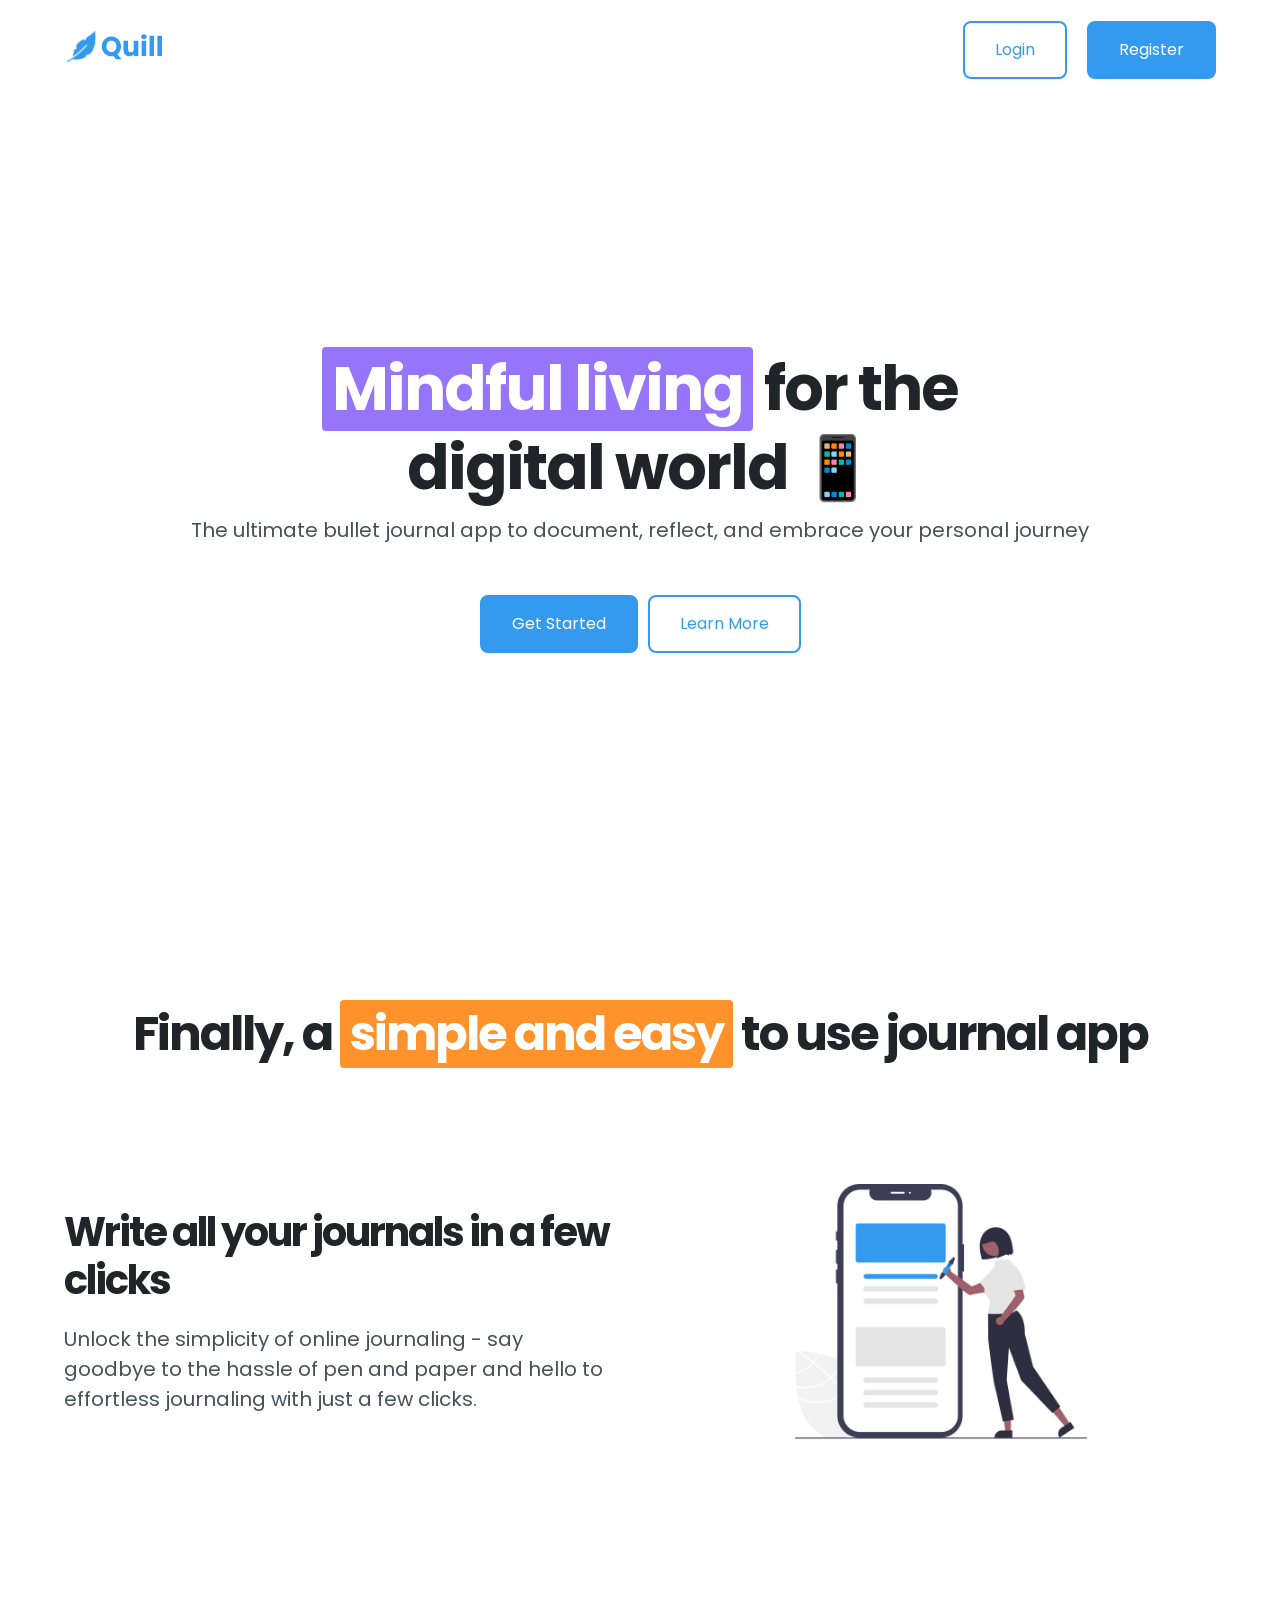
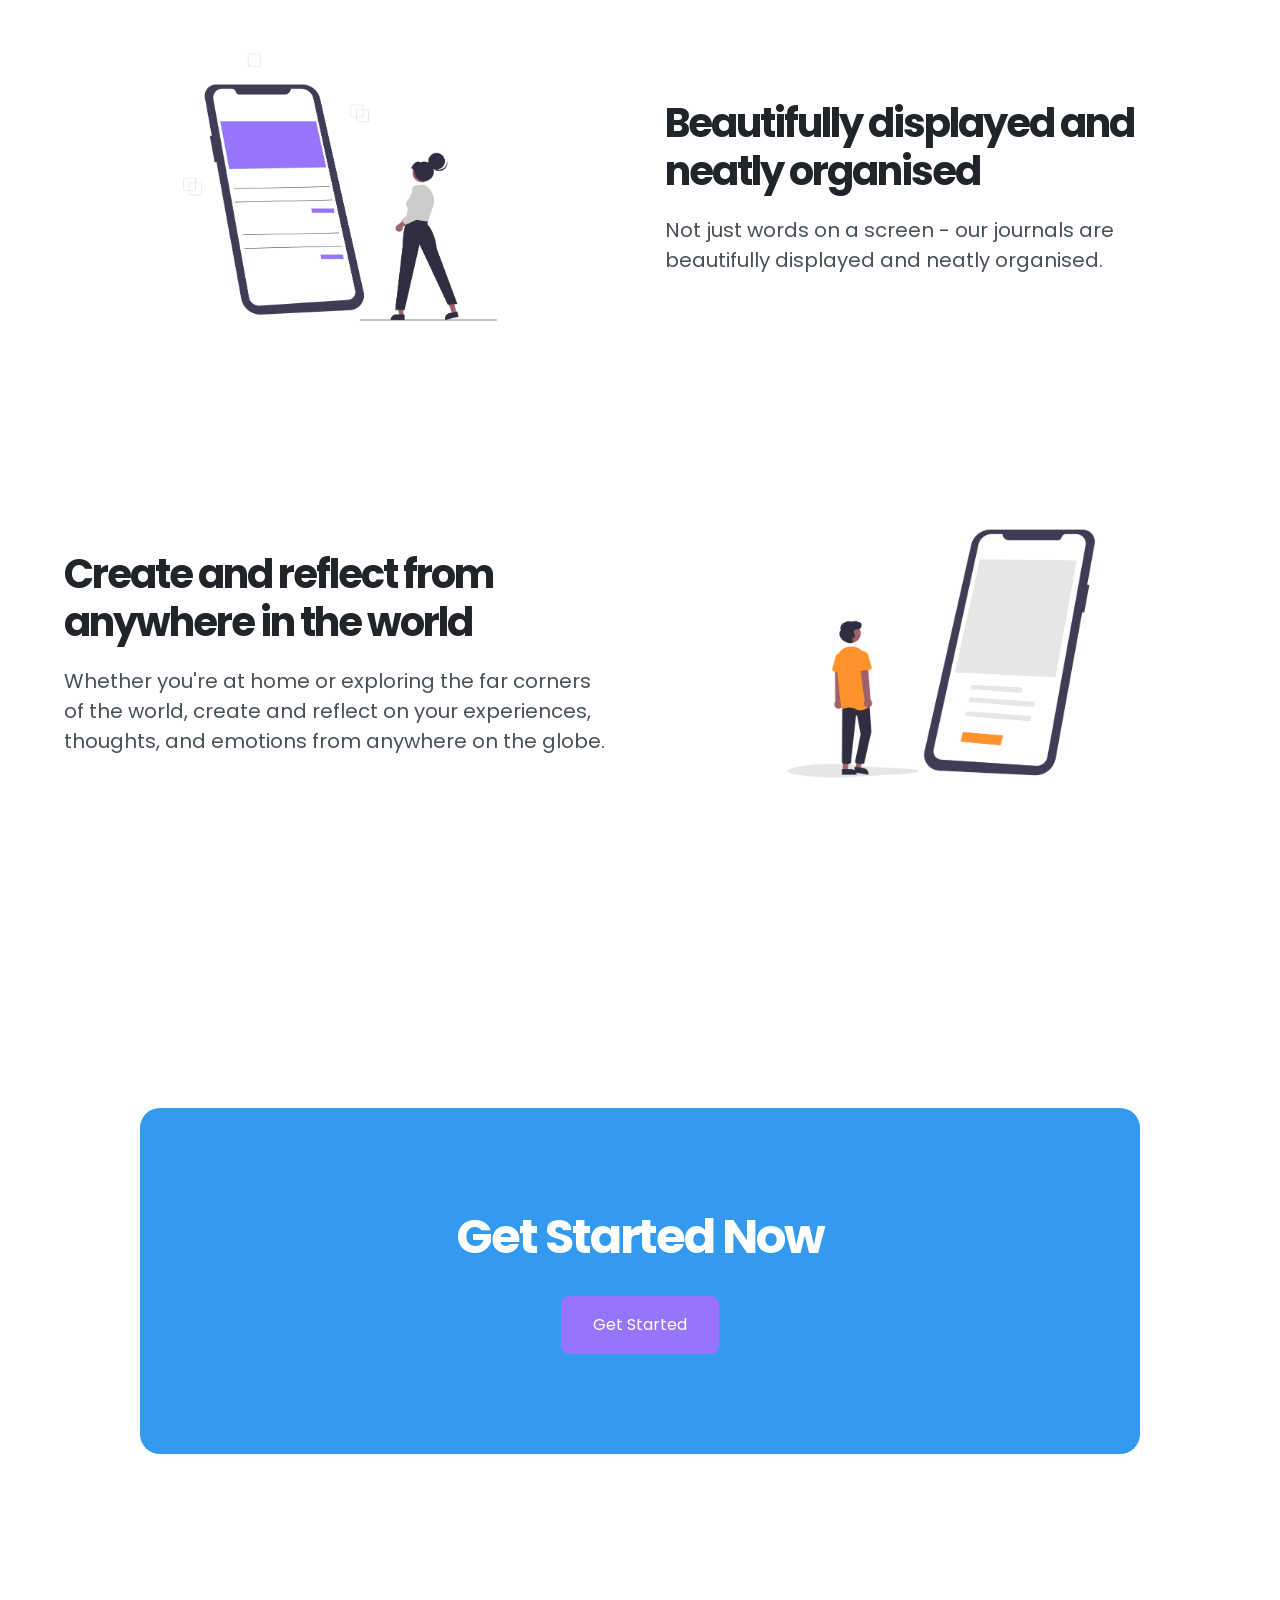
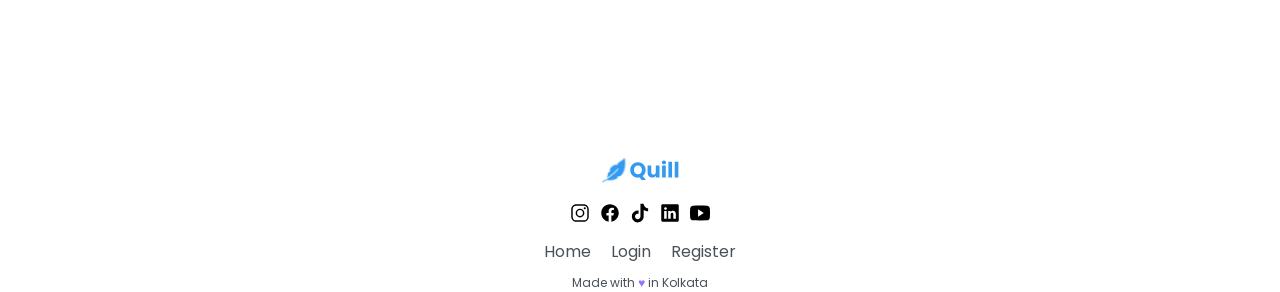
==== commit 7072c562: "cta-heading is modified, anchor tag is designed and heart-icon is designed purple" ====
--- a/index.html
+++ b/index.html
@@ -170,7 +170,9 @@
           <li><a href="register.html">Register</a></li>
         </ul>
 
-        <p class="small-text">Made with ♥︎ in Kolkata</p>
+        <p class="small-text">
+          Made with <span class="heart-icon">♥︎</span> in Kolkata
+        </p>
       </footer>
     </div>
   </body>
--- a/app.css
+++ b/app.css
@@ -163,6 +163,13 @@
   display: inline-block;
 }
 
+a:link,
+a:visited,
+a:hover,
+a:active {
+  color: var(--grey-base);
+}
+
 span {
   display: inline-block;
 }
@@ -351,12 +358,13 @@
 
 .cta-heading {
   margin-bottom: 3rem;
+  color: var(--white);
 }
 
 /* __________ FOOTER SECTION __________ */
 
 .footer {
-  background-color: grey;
+  /* background-color: grey; */
   display: flex;
   flex-direction: column;
   align-items: center;
@@ -375,3 +383,7 @@
 .social-icons {
   width: 20px;
 }
+
+.heart-icon {
+  color: var(--secondary-base);
+}
